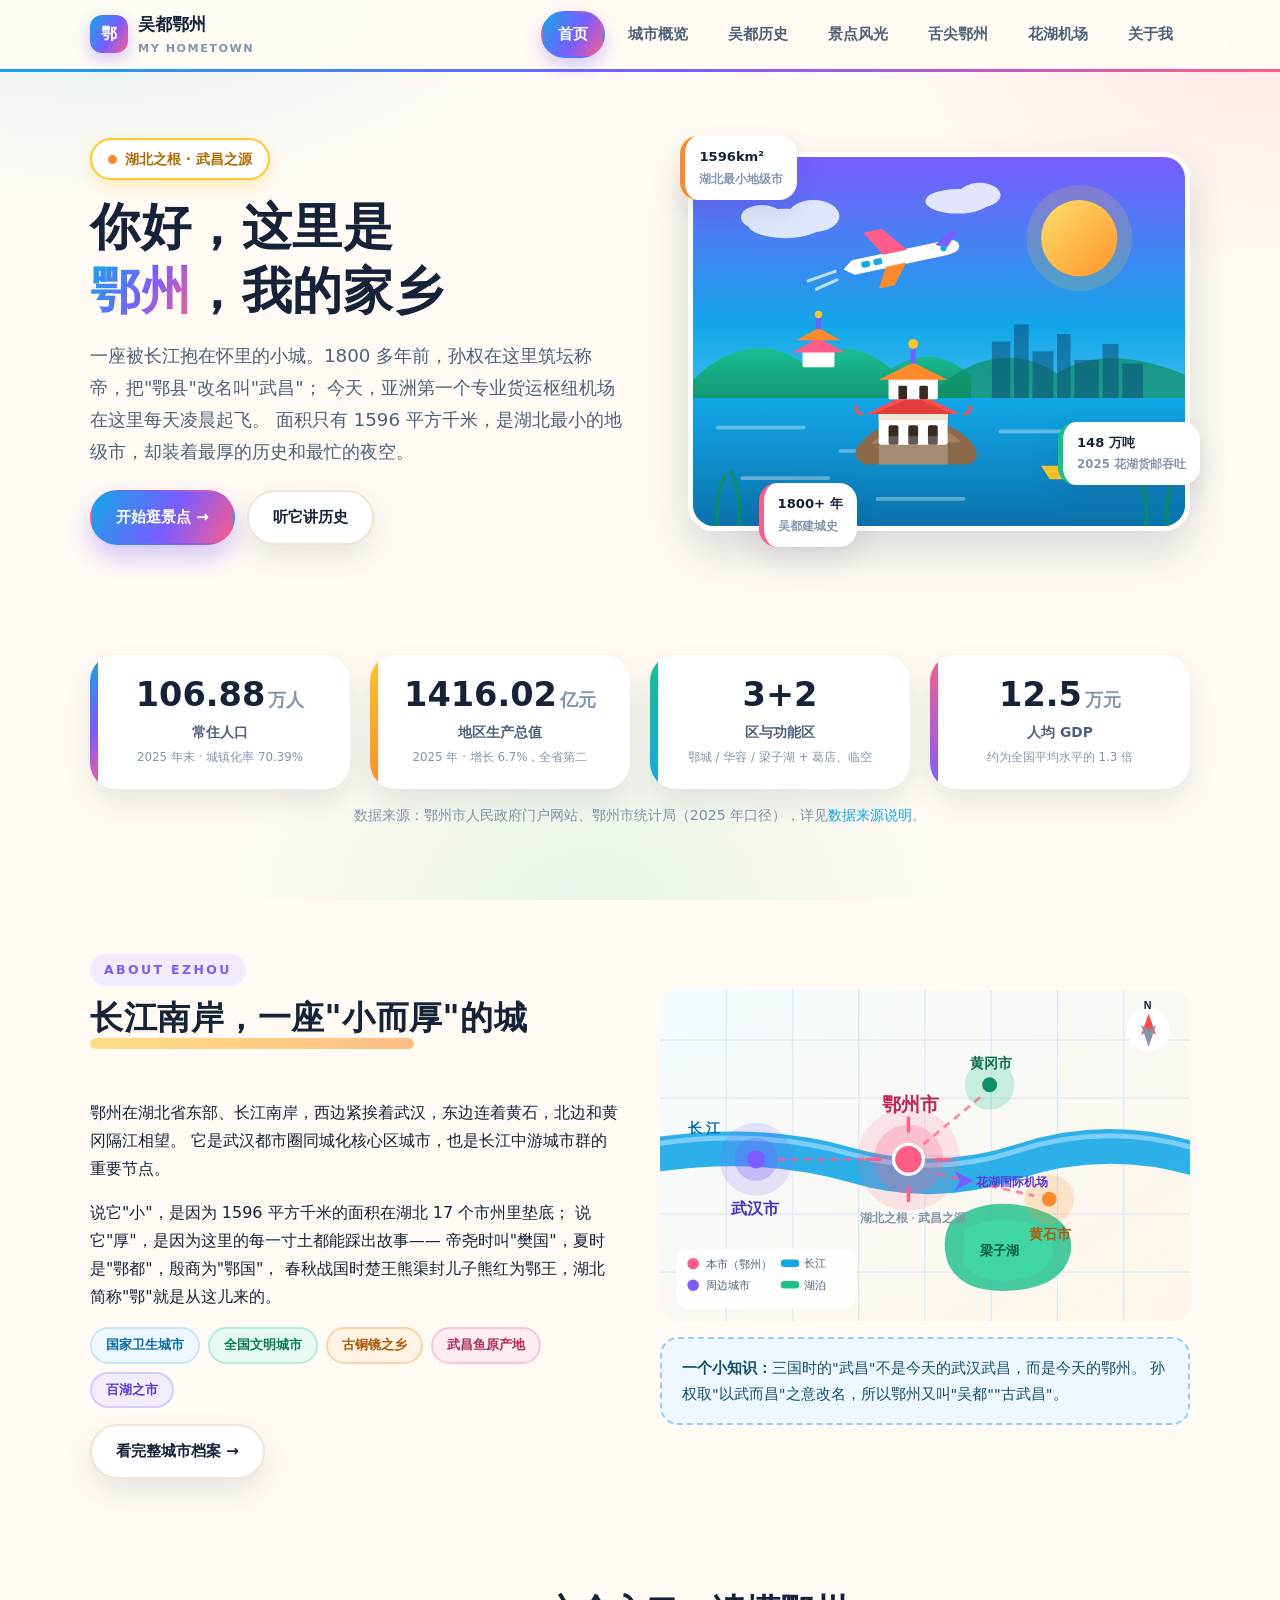
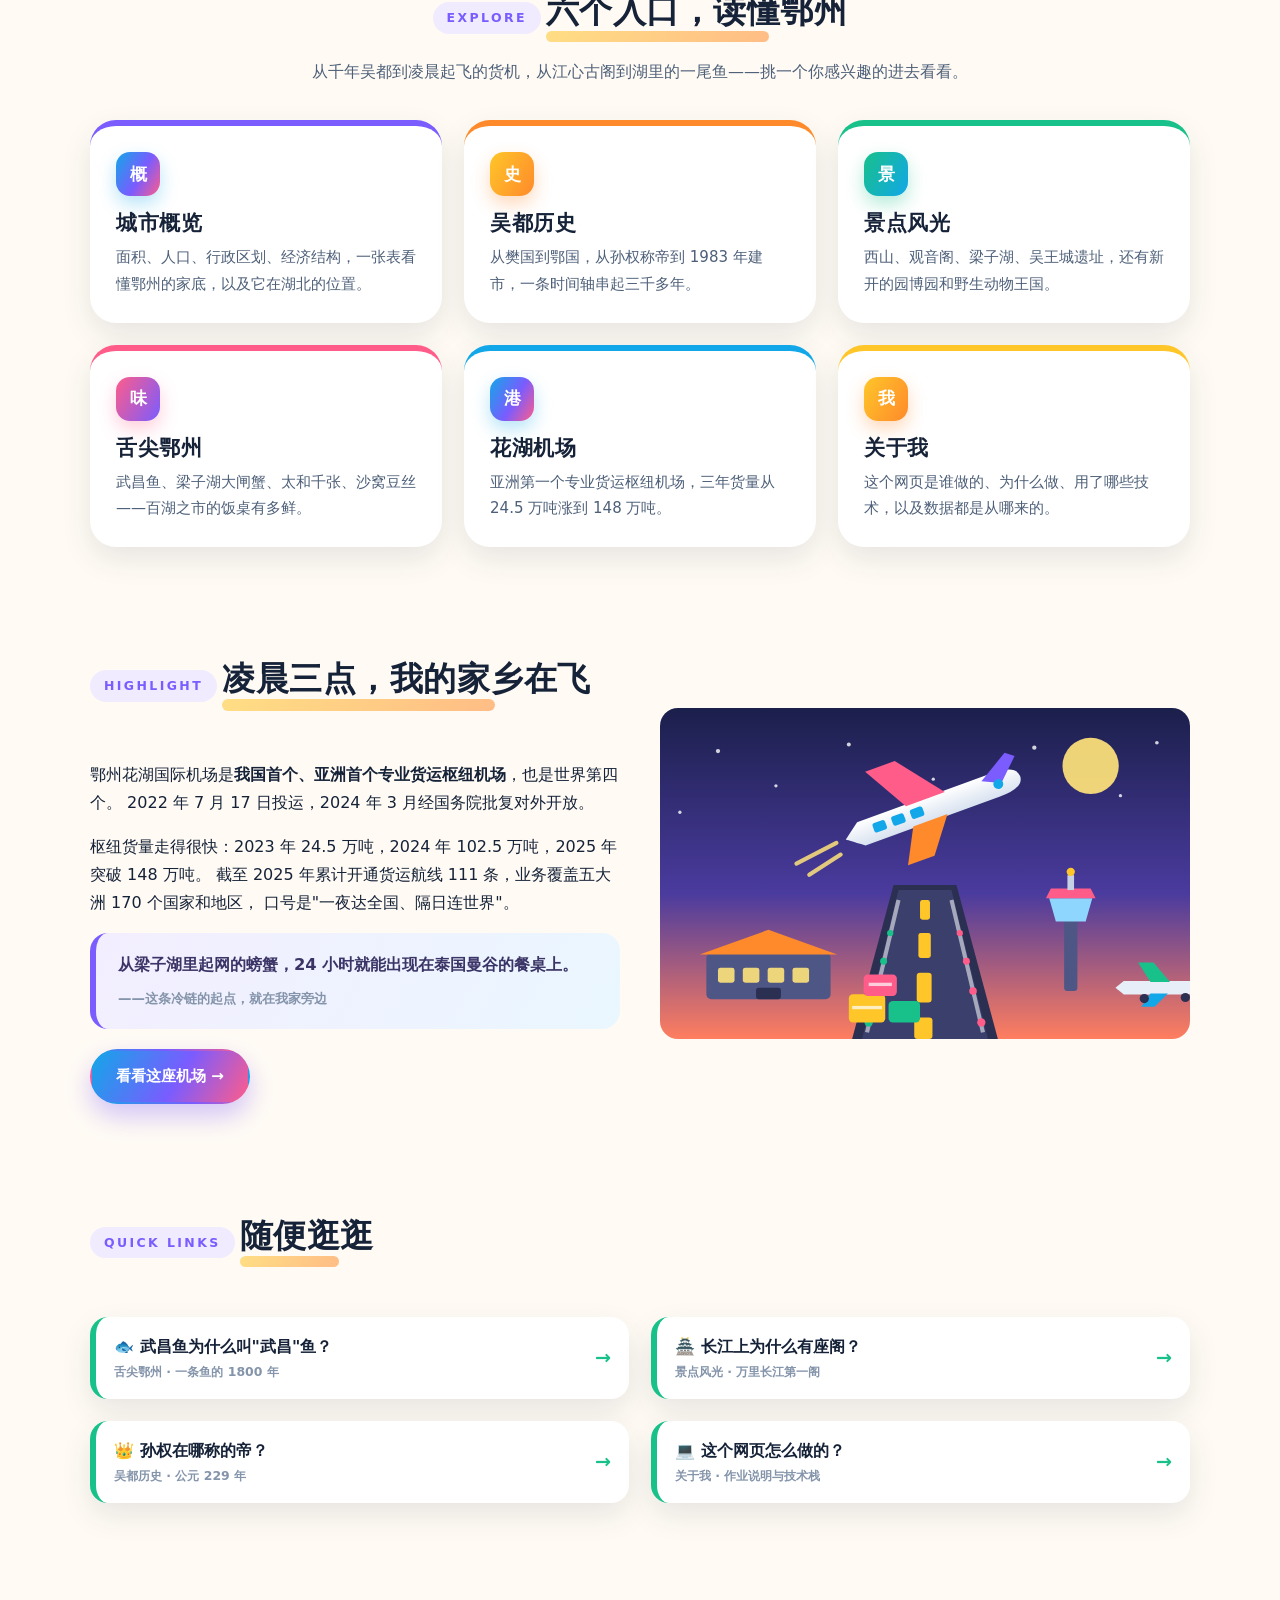
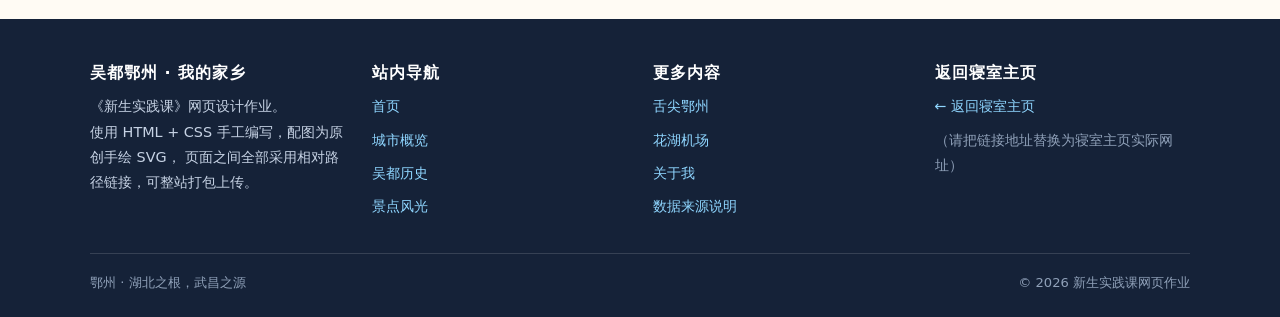
==== index.html @ 7d14874b "inita" ====
<!DOCTYPE html>
<html lang="zh-CN">
<head>
<meta charset="UTF-8">
<meta name="viewport" content="width=device-width, initial-scale=1">
<meta name="description" content="吴都鄂州——我的家乡。湖北之根、武昌之源，孙权称帝之地，武昌鱼故乡，亚洲首个专业货运枢纽花湖国际机场所在地。">
<meta name="author" content="新生实践课网页作业">
<title>吴都鄂州 · 我的家乡 | 个人主页</title>
<link rel="stylesheet" href="web/css/style.css">
</head>
<body>

<!-- SECTION: nav -->
<header class="nav">
  <div class="nav-in">
    <a class="brand" href="index.html">
      <span class="brand-mark">鄂</span>
      <span class="brand-txt">吴都鄂州<span class="brand-sub">MY HOMETOWN</span></span>
    </a>
    <nav class="menu">
      <a href="index.html" class="on">首页</a>
      <a href="web/overview.html">城市概览</a>
      <a href="web/history.html">吴都历史</a>
      <a href="web/scenery.html">景点风光</a>
      <a href="web/food.html">舌尖鄂州</a>
      <a href="web/airport.html">花湖机场</a>
      <a href="web/about.html">关于我</a>
    </nav>
  </div>
</header>

<main>

<!-- SECTION: hero -->
<section class="hero">
  <div class="wrap hero-grid">
    <div>
      <span class="hero-badge"><i></i>湖北之根 · 武昌之源</span>
      <h1>你好，这里是<br><span class="hl">鄂州</span>，我的家乡</h1>
      <p class="hero-lead">
        一座被长江抱在怀里的小城。1800 多年前，孙权在这里筑坛称帝，把"鄂县"改名叫"武昌"；
        今天，亚洲第一个专业货运枢纽机场在这里每天凌晨起飞。
        面积只有 1596 平方千米，是湖北最小的地级市，却装着最厚的历史和最忙的夜空。
      </p>
      <div class="hero-cta">
        <a class="btn btn-main" href="web/scenery.html">开始逛景点 →</a>
        <a class="btn btn-ghost" href="web/history.html">听它讲历史</a>
      </div>
    </div>
    <div class="hero-art">
      <div class="frame">
        <img src="image/hero.svg" alt="鄂州主视觉：长江之上的观音阁与起飞的花湖机场货机">
      </div>
      <div class="float f1"><div>1596<em style="font-style:normal">km²</em><span>湖北最小地级市</span></div></div>
      <div class="float f2"><div>148 万吨<span>2025 花湖货邮吞吐</span></div></div>
      <div class="float f3"><div>1800+ 年<span>吴都建城史</span></div></div>
    </div>
  </div>
</section>

<!-- SECTION: stats -->
<section class="blk">
  <div class="wrap">
    <div class="stats">
      <div class="stat">
        <b>106.88<em>万人</em></b>
        <span>常住人口</span>
        <i>2025 年末 · 城镇化率 70.39%</i>
      </div>
      <div class="stat">
        <b>1416.02<em>亿元</em></b>
        <span>地区生产总值</span>
        <i>2025 年 · 增长 6.7%，全省第二</i>
      </div>
      <div class="stat">
        <b>3+2</b>
        <span>区与功能区</span>
        <i>鄂城 / 华容 / 梁子湖 + 葛店、临空</i>
      </div>
      <div class="stat">
        <b>12.5<em>万元</em></b>
        <span>人均 GDP</span>
        <i>约为全国平均水平的 1.3 倍</i>
      </div>
    </div>
    <p class="small center" style="margin-top:14px">数据来源：鄂州市人民政府门户网站、鄂州市统计局（2025 年口径），详见<a href="web/about.html#source">数据来源说明</a>。</p>
  </div>
</section>

<!-- SECTION: intro -->
<section class="blk">
  <div class="wrap split">
    <div>
      <div class="blk-head">
        <span class="kicker">ABOUT EZHOU</span>
        <h2 class="tt">长江南岸，一座"小而厚"的城</h2>
      </div>
      <p>
        鄂州在湖北省东部、长江南岸，西边紧挨着武汉，东边连着黄石，北边和黄冈隔江相望。
        它是武汉都市圈同城化核心区城市，也是长江中游城市群的重要节点。
      </p>
      <p>
        说它"小"，是因为 1596 平方千米的面积在湖北 17 个市州里垫底；
        说它"厚"，是因为这里的每一寸土都能踩出故事——
        帝尧时叫"樊国"，夏时是"鄂都"，殷商为"鄂国"，
        春秋战国时楚王熊渠封儿子熊红为鄂王，湖北简称"鄂"就是从这儿来的。
      </p>
      <ul class="tags">
        <li><span class="tag">国家卫生城市</span></li>
        <li><span class="tag g">全国文明城市</span></li>
        <li><span class="tag o">古铜镜之乡</span></li>
        <li><span class="tag p">武昌鱼原产地</span></li>
        <li><span class="tag v">百湖之市</span></li>
      </ul>
      <a class="btn btn-ghost" href="web/overview.html">看完整城市档案 →</a>
    </div>
    <div>
      <div class="card-art"><img src="image/map-ezhou.svg" alt="鄂州在湖北的区位示意图：西接武汉，东连黄石，北与黄冈隔江相望"></div>
      <div class="note tip">
        <strong>一个小知识：</strong>三国时的"武昌"不是今天的武汉武昌，而是今天的鄂州。
        孙权取"以武而昌"之意改名，所以鄂州又叫"吴都""古武昌"。
      </div>
    </div>
  </div>
</section>

<!-- SECTION: cards -->
<section class="blk">
  <div class="wrap">
    <div class="blk-head center">
      <span class="kicker">EXPLORE</span>
      <h2 class="tt">六个入口，读懂鄂州</h2>
      <p style="margin:0 auto">从千年吴都到凌晨起飞的货机，从江心古阁到湖里的一尾鱼——挑一个你感兴趣的进去看看。</p>
    </div>
    <div class="grid g3">
      <a class="card t-purple" href="web/overview.html" style="color:inherit">
        <div class="dot">概</div>
        <h3>城市概览</h3>
        <p>面积、人口、行政区划、经济结构，一张表看懂鄂州的家底，以及它在湖北的位置。</p>
      </a>
      <a class="card t-orange" href="web/history.html" style="color:inherit">
        <div class="dot o">史</div>
        <h3>吴都历史</h3>
        <p>从樊国到鄂国，从孙权称帝到 1983 年建市，一条时间轴串起三千多年。</p>
      </a>
      <a class="card t-green" href="web/scenery.html" style="color:inherit">
        <div class="dot g">景</div>
        <h3>景点风光</h3>
        <p>西山、观音阁、梁子湖、吴王城遗址，还有新开的园博园和野生动物王国。</p>
      </a>
      <a class="card t-pink" href="web/food.html" style="color:inherit">
        <div class="dot p">味</div>
        <h3>舌尖鄂州</h3>
        <p>武昌鱼、梁子湖大闸蟹、太和千张、沙窝豆丝——百湖之市的饭桌有多鲜。</p>
      </a>
      <a class="card t-blue" href="web/airport.html" style="color:inherit">
        <div class="dot">港</div>
        <h3>花湖机场</h3>
        <p>亚洲第一个专业货运枢纽机场，三年货量从 24.5 万吨涨到 148 万吨。</p>
      </a>
      <a class="card t-yellow" href="web/about.html" style="color:inherit">
        <div class="dot o">我</div>
        <h3>关于我</h3>
        <p>这个网页是谁做的、为什么做、用了哪些技术，以及数据都是从哪来的。</p>
      </a>
    </div>
  </div>
</section>

<!-- SECTION: highlight -->
<section class="blk">
  <div class="wrap split rev">
    <div>
      <div class="card-art"><img src="image/huahu-airport.svg" alt="鄂州花湖国际机场：跑道上起飞的货机与工字形转运中心"></div>
    </div>
    <div>
      <div class="blk-head">
        <span class="kicker">HIGHLIGHT</span>
        <h2 class="tt">凌晨三点，我的家乡在飞</h2>
      </div>
      <p>
        鄂州花湖国际机场是<strong>我国首个、亚洲首个专业货运枢纽机场</strong>，也是世界第四个。
        2022 年 7 月 17 日投运，2024 年 3 月经国务院批复对外开放。
      </p>
      <p>
        枢纽货量走得很快：2023 年 24.5 万吨，2024 年 102.5 万吨，2025 年突破 148 万吨。
        截至 2025 年累计开通货运航线 111 条，业务覆盖五大洲 170 个国家和地区，
        口号是"一夜达全国、隔日连世界"。
      </p>
      <blockquote>
        从梁子湖里起网的螃蟹，24 小时就能出现在泰国曼谷的餐桌上。
        <cite>——这条冷链的起点，就在我家旁边</cite>
      </blockquote>
      <a class="btn btn-main" href="web/airport.html">看看这座机场 →</a>
    </div>
  </div>
</section>

<!-- SECTION: quick links -->
<section class="blk">
  <div class="wrap">
    <div class="blk-head">
      <span class="kicker">QUICK LINKS</span>
      <h2 class="tt">随便逛逛</h2>
    </div>
    <div class="grid g2">
      <a class="link-card" href="web/food.html"><div>🐟 武昌鱼为什么叫"武昌"鱼？<small>舌尖鄂州 · 一条鱼的 1800 年</small></div><span class="ar">→</span></a>
      <a class="link-card" href="web/scenery.html"><div>🏯 长江上为什么有座阁？<small>景点风光 · 万里长江第一阁</small></div><span class="ar">→</span></a>
      <a class="link-card" href="web/history.html"><div>👑 孙权在哪称的帝？<small>吴都历史 · 公元 229 年</small></div><span class="ar">→</span></a>
      <a class="link-card" href="web/about.html"><div>💻 这个网页怎么做的？<small>关于我 · 作业说明与技术栈</small></div><span class="ar">→</span></a>
    </div>
  </div>
</section>

</main>

<!-- SECTION: footer -->
<footer class="foot">
  <div class="wrap">
    <div class="foot-grid">
      <div>
        <h4>吴都鄂州 · 我的家乡</h4>
        <p style="font-size:.9rem;margin:0">
          《新生实践课》网页设计作业。<br>
          使用 HTML + CSS 手工编写，配图为原创手绘 SVG，
          页面之间全部采用相对路径链接，可整站打包上传。
        </p>
      </div>
      <div>
        <h4>站内导航</h4>
        <ul>
          <li><a href="index.html">首页</a></li>
          <li><a href="web/overview.html">城市概览</a></li>
          <li><a href="web/history.html">吴都历史</a></li>
          <li><a href="web/scenery.html">景点风光</a></li>
        </ul>
      </div>
      <div>
        <h4>更多内容</h4>
        <ul>
          <li><a href="web/food.html">舌尖鄂州</a></li>
          <li><a href="web/airport.html">花湖机场</a></li>
          <li><a href="web/about.html">关于我</a></li>
          <li><a href="web/about.html#source">数据来源说明</a></li>
        </ul>
      </div>
      <div>
        <h4>返回寝室主页</h4>
        <ul>
          <li>
            <!-- TODO: 把下面的 href 换成老师/班级提供的寝室主页实际网址 -->
            <a href="#" rel="external">← 返回寝室主页</a>
          </li>
          <li class="small" style="color:#8FA0B8">（请把链接地址替换为寝室主页实际网址）</li>
        </ul>
      </div>
    </div>
    <div class="foot-bottom">
      <span>鄂州 · 湖北之根，武昌之源</span>
      <span id="copy-year">© 2026 新生实践课网页作业</span>
    </div>
  </div>
</footer>

<script>
/* SECTION: script —— 仅做年份自动更新，无外部依赖 */
(function () {
  var el = document.getElementById('copy-year');
  if (el) { el.textContent = '© ' + new Date().getFullYear() + ' 新生实践课网页作业'; }
})();
</script>

</body>
</html>
---- web/css/style.css ----
/* ============================================================
   吴都鄂州 · 个人主页工程 共享样式表
   风格：活泼多彩（高饱和撞色 + 圆角卡片 + 渐变装饰）
   SECTION: tokens  —— 颜色 / 字号 / 圆角等设计变量
   SECTION: base    —— 全局重置与排版
   SECTION: nav     —— 顶部导航
   SECTION: hero    —— 首屏
   SECTION: layout  —— 通用区块与栅格
   SECTION: cards   —— 卡片体系
   SECTION: comp    —— 数据条 / 时间轴 / 表格 / 标签
   SECTION: footer  —— 页脚
   SECTION: rwd     —— 响应式
   ============================================================ */

/* SECTION: tokens */
:root{
  --c-blue:#12A7E8;      /* 长江水蓝 */
  --c-green:#18C08A;     /* 梁子湖绿 */
  --c-orange:#FF8A2B;    /* 吴都金橙 */
  --c-pink:#FF5C8A;      /* 樱花粉 */
  --c-purple:#7A5CFF;    /* 航空紫 */
  --c-yellow:#FFC629;    /* 豆丝黄 */
  --c-red:#FF4D4D;

  --ink:#152238;         /* 主文字 */
  --ink-2:#4E6079;       /* 次文字 */
  --ink-3:#8494AA;       /* 弱文字 */
  --paper:#FFFBF4;       /* 页面底 */
  --white:#FFFFFF;
  --line:#EFE4D6;

  --r-lg:26px;
  --r-md:18px;
  --r-sm:12px;

  --shadow:0 12px 30px rgba(21,34,56,.10);
  --shadow-hover:0 20px 44px rgba(21,34,56,.16);

  --wrap:1160px;

  --grad-sky:linear-gradient(120deg,#12A7E8 0%,#7A5CFF 55%,#FF5C8A 100%);
  --grad-sun:linear-gradient(120deg,#FFC629 0%,#FF8A2B 100%);
  --grad-lake:linear-gradient(120deg,#18C08A 0%,#12A7E8 100%);
}

/* SECTION: base */
*,*::before,*::after{box-sizing:border-box;}

html{-webkit-text-size-adjust:100%;}

body{
  margin:0;
  font-family:"PingFang SC","Microsoft YaHei","Hiragino Sans GB","Source Han Sans SC",system-ui,-apple-system,sans-serif;
  font-size:16px;
  line-height:1.75;
  color:var(--ink);
  background:var(--paper);
  /* 活泼底色：极淡的彩色光斑 */
  background-image:
    radial-gradient(760px 420px at 8% -6%,rgba(18,167,232,.13),transparent 62%),
    radial-gradient(680px 400px at 100% 4%,rgba(255,92,138,.12),transparent 60%),
    radial-gradient(600px 380px at 46% 100%,rgba(24,192,138,.10),transparent 62%);
  background-attachment:fixed;
}

img,svg{max-width:100%;height:auto;display:block;}

a{color:var(--c-blue);text-decoration:none;}
a:hover{color:var(--c-pink);}

h1,h2,h3,h4{margin:0 0 .5em;line-height:1.28;font-weight:800;letter-spacing:.5px;}
h1{font-size:clamp(1.9rem,5.2vw,3.1rem);}
h2{font-size:clamp(1.45rem,3.6vw,2.05rem);}
h3{font-size:clamp(1.08rem,2.4vw,1.3rem);}
p{margin:0 0 1em;}
ul,ol{margin:0 0 1em;padding-left:1.4em;}
li{margin-bottom:.4em;}

.wrap{
  width:100%;
  max-width:var(--wrap);
  margin:0 auto;
  padding:0 clamp(16px,4vw,30px);
  min-width:0;
}

.muted{color:var(--ink-2);}
.small{font-size:.88rem;color:var(--ink-3);}
.center{text-align:center;}

/* 彩色下划线标题 */
.tt{display:inline-block;position:relative;padding-bottom:.28em;}
.tt::after{
  content:"";position:absolute;left:0;bottom:0;
  width:74%;height:.34em;border-radius:99px;
  background:var(--grad-sun);opacity:.55;z-index:-1;
}

/* SECTION: nav */
.nav{
  position:sticky;top:0;z-index:50;
  background:rgba(255,251,244,.92);
  backdrop-filter:saturate(160%) blur(10px);
  border-bottom:3px solid transparent;
  border-image:var(--grad-sky) 1;
}
.nav-in{
  display:flex;align-items:center;gap:14px;flex-wrap:wrap;
  max-width:var(--wrap);margin:0 auto;
  padding:10px clamp(16px,4vw,30px);
  min-width:0;
}
.brand{display:flex;align-items:center;gap:10px;font-weight:800;font-size:1.05rem;color:var(--ink);min-width:0;}
.brand:hover{color:var(--ink);}
.brand-mark{
  flex:0 0 auto;width:38px;height:38px;border-radius:12px;
  background:var(--grad-sky);color:#fff;
  display:grid;place-items:center;font-size:1rem;font-weight:900;
  box-shadow:0 6px 16px rgba(122,92,255,.32);
}
.brand-txt{min-width:0;}
.brand-sub{display:block;font-size:.7rem;font-weight:600;color:var(--ink-3);letter-spacing:1.5px;}

.menu{display:flex;flex-wrap:wrap;gap:6px;margin-left:auto;min-width:0;}
.menu a{
  padding:8px 15px;border-radius:99px;font-size:.93rem;font-weight:700;
  color:var(--ink-2);border:2px solid transparent;transition:.2s;
  white-space:nowrap;
}
.menu a:hover{background:#fff;color:var(--c-purple);border-color:#E7DEFF;transform:translateY(-2px);}
.menu a.on{background:var(--grad-sky);color:#fff;box-shadow:0 8px 18px rgba(122,92,255,.30);}

/* SECTION: hero */
.hero{position:relative;padding:clamp(34px,6vw,66px) 0 clamp(30px,5vw,54px);overflow:hidden;}
.hero-grid{display:grid;grid-template-columns:minmax(0,1.05fr) minmax(0,.95fr);gap:clamp(20px,4vw,44px);align-items:center;}
.hero-badge{
  display:inline-flex;align-items:center;gap:8px;
  padding:7px 16px;border-radius:99px;background:#fff;
  border:2px solid var(--c-yellow);
  font-weight:800;font-size:.86rem;color:#B26A00;
  box-shadow:0 6px 16px rgba(255,198,41,.28);margin-bottom:16px;
}
.hero-badge i{width:9px;height:9px;border-radius:50%;background:var(--c-orange);animation:pulse 1.8s infinite;}
@keyframes pulse{0%,100%{transform:scale(1);opacity:1}50%{transform:scale(1.5);opacity:.5}}

.hero h1{margin-bottom:.35em;}
.hero .hl{
  background:var(--grad-sky);-webkit-background-clip:text;background-clip:text;color:transparent;
}
.hero-lead{font-size:clamp(1rem,2.2vw,1.14rem);color:var(--ink-2);max-width:46ch;}

.hero-cta{display:flex;flex-wrap:wrap;gap:12px;margin-top:22px;}
.btn{
  display:inline-flex;align-items:center;gap:8px;
  padding:12px 24px;border-radius:99px;font-weight:800;font-size:.95rem;
  border:2px solid transparent;transition:.22s;min-height:44px;
}
.btn-main{background:var(--grad-sky);color:#fff;box-shadow:0 12px 26px rgba(122,92,255,.34);}
.btn-main:hover{transform:translateY(-3px);box-shadow:0 18px 34px rgba(122,92,255,.42);color:#fff;}
.btn-ghost{background:#fff;color:var(--ink);border-color:var(--line);box-shadow:var(--shadow);}
.btn-ghost:hover{transform:translateY(-3px);border-color:var(--c-green);color:var(--c-green);}

.hero-art{position:relative;}
.hero-art .frame{
  border-radius:var(--r-lg);overflow:hidden;
  box-shadow:var(--shadow-hover);
  border:5px solid #fff;background:#fff;
}
.hero-art img{width:100%;height:auto;aspect-ratio:4/3;object-fit:cover;}

/* 漂浮小卡片 */
.float{
  position:absolute;background:#fff;border-radius:var(--r-md);
  padding:10px 14px;box-shadow:var(--shadow);
  font-size:.82rem;font-weight:800;display:flex;align-items:center;gap:8px;
  border-left:5px solid var(--c-blue);animation:floaty 5s ease-in-out infinite;
}
.float span{color:var(--ink-3);font-weight:600;font-size:.74rem;display:block;}
@keyframes floaty{0%,100%{transform:translateY(0)}50%{transform:translateY(-11px)}}
.f1{top:-16px;left:-8px;border-color:var(--c-orange);animation-delay:.2s;}
.f2{bottom:12%;right:-10px;border-color:var(--c-green);animation-delay:1.4s;}
.f3{bottom:-16px;left:14%;border-color:var(--c-pink);animation-delay:2.4s;}

/* SECTION: layout */
section.blk{padding:clamp(30px,5vw,56px) 0;}
.blk-head{margin-bottom:clamp(20px,3.4vw,34px);}
.blk-head .kicker{
  display:inline-block;font-size:.78rem;font-weight:900;letter-spacing:2.4px;
  color:var(--c-purple);background:#F0EBFF;border-radius:99px;padding:5px 14px;margin-bottom:12px;
}
.blk-head p{color:var(--ink-2);max-width:68ch;margin-bottom:0;}

.grid{display:grid;gap:clamp(14px,2.2vw,22px);}
.g2{grid-template-columns:repeat(2,minmax(0,1fr));}
.g3{grid-template-columns:repeat(3,minmax(0,1fr));}
.g4{grid-template-columns:repeat(4,minmax(0,1fr));}
.grid > *{min-width:0;}

.split{display:grid;grid-template-columns:minmax(0,1fr) minmax(0,1fr);gap:clamp(18px,3.4vw,40px);align-items:center;}
.split.rev > :first-child{order:2;}

/* SECTION: cards */
.card{
  background:#fff;border-radius:var(--r-lg);padding:clamp(18px,2.6vw,26px);
  box-shadow:var(--shadow);border-top:6px solid var(--c-blue);
  transition:.25s;min-width:0;
}
.card:hover{transform:translateY(-6px);box-shadow:var(--shadow-hover);}
.card.t-orange{border-color:var(--c-orange);}
.card.t-green{border-color:var(--c-green);}
.card.t-pink{border-color:var(--c-pink);}
.card.t-purple{border-color:var(--c-purple);}
.card.t-yellow{border-color:var(--c-yellow);}
.card.t-blue{border-color:var(--c-blue);}
.card h3{margin-bottom:.35em;}
.card p{color:var(--ink-2);font-size:.94rem;margin-bottom:0;}

.card-art{border-radius:var(--r-md);overflow:hidden;margin-bottom:16px;background:#F6F1E9;}
.card-art img{width:100%;aspect-ratio:16/10;object-fit:cover;}

/* 带编号的圆点 */
.dot{
  width:44px;height:44px;border-radius:14px;flex:0 0 auto;
  display:grid;place-items:center;font-weight:900;font-size:1.05rem;color:#fff;
  background:var(--grad-sky);margin-bottom:14px;
  box-shadow:0 8px 18px rgba(18,167,232,.3);
}
.dot.o{background:var(--grad-sun);box-shadow:0 8px 18px rgba(255,138,43,.32);}
.dot.g{background:var(--grad-lake);box-shadow:0 8px 18px rgba(24,192,138,.32);}
.dot.p{background:linear-gradient(120deg,#FF5C8A,#7A5CFF);box-shadow:0 8px 18px rgba(255,92,138,.3);}

/* 链接卡（带箭头） */
.link-card{
  display:flex;align-items:center;gap:14px;
  background:#fff;border-radius:var(--r-md);padding:16px 18px;
  box-shadow:var(--shadow);border-left:6px solid var(--c-green);
  color:var(--ink);font-weight:800;transition:.22s;min-width:0;
}
.link-card:hover{transform:translateX(6px);color:var(--c-green);box-shadow:var(--shadow-hover);}
.link-card .ar{margin-left:auto;font-size:1.2rem;color:var(--c-green);flex:0 0 auto;}
.link-card small{display:block;font-weight:600;color:var(--ink-3);font-size:.78rem;}

/* 引用 / 提示条 */
.note{
  border-radius:var(--r-md);padding:16px 20px;margin:0 0 18px;
  background:#FFF7E8;border:2px dashed #F3C96B;color:#7A5300;font-size:.92rem;
}
.note strong{color:#8A4B00;}
.tip{background:#EEF7FF;border-color:#9ACDF5;color:#12506F;}
.tip strong{color:#0C4A68;}

blockquote{
  margin:0 0 20px;padding:18px 22px;border-radius:var(--r-md);
  background:linear-gradient(120deg,#F3EEFF,#EAF7FF);
  border-left:6px solid var(--c-purple);
  font-size:1.02rem;color:#3B3466;font-weight:600;
}
blockquote cite{display:block;margin-top:8px;font-size:.84rem;color:var(--ink-3);font-style:normal;font-weight:600;}

/* SECTION: comp */
/* 数据条 */
.stats{display:grid;grid-template-columns:repeat(4,minmax(0,1fr));gap:clamp(12px,2vw,20px);}
.stat{
  background:#fff;border-radius:var(--r-lg);padding:22px 18px;text-align:center;
  box-shadow:var(--shadow);position:relative;overflow:hidden;min-width:0;
}
.stat::before{
  content:"";position:absolute;inset:0 auto 0 0;width:8px;
  background:var(--grad-sky);
}
.stat:nth-child(2)::before{background:var(--grad-sun);}
.stat:nth-child(3)::before{background:var(--grad-lake);}
.stat:nth-child(4)::before{background:linear-gradient(180deg,#FF5C8A,#7A5CFF);}
.stat b{display:block;font-size:clamp(1.5rem,4vw,2.1rem);font-weight:900;color:var(--ink);line-height:1.1;}
.stat b em{font-style:normal;font-size:.55em;color:var(--ink-3);margin-left:3px;}
.stat span{display:block;margin-top:6px;font-size:.86rem;color:var(--ink-2);font-weight:700;}
.stat i{display:block;font-style:normal;font-size:.74rem;color:var(--ink-3);margin-top:3px;}

/* 时间轴 */
.timeline{position:relative;padding-left:34px;margin:0;list-style:none;}
.timeline::before{
  content:"";position:absolute;left:11px;top:6px;bottom:6px;width:4px;border-radius:99px;
  background:linear-gradient(180deg,var(--c-blue),var(--c-green),var(--c-orange),var(--c-pink));
}
.timeline li{position:relative;padding-bottom:22px;margin:0;}
.timeline li::before{
  content:"";position:absolute;left:-30px;top:7px;width:16px;height:16px;border-radius:50%;
  background:#fff;border:4px solid var(--c-blue);
}
.timeline li:nth-child(2)::before{border-color:var(--c-green);}
.timeline li:nth-child(3)::before{border-color:var(--c-orange);}
.timeline li:nth-child(4)::before{border-color:var(--c-pink);}
.timeline li:nth-child(5)::before{border-color:var(--c-purple);}
.timeline li:nth-child(6)::before{border-color:var(--c-yellow);}
.timeline .yr{font-weight:900;color:var(--c-purple);font-size:1.02rem;}
.timeline p{margin:.15em 0 0;color:var(--ink-2);font-size:.93rem;}

/* 表格 */
.tbl-wrap{overflow-x:auto;border-radius:var(--r-md);box-shadow:var(--shadow);background:#fff;}
table{border-collapse:collapse;width:100%;min-width:520px;font-size:.92rem;}
caption{caption-side:top;text-align:left;padding:14px 18px;font-weight:800;color:var(--ink);}
th,td{padding:12px 16px;text-align:left;border-bottom:1px solid var(--line);vertical-align:top;}
thead th{background:var(--grad-sky);color:#fff;font-weight:800;white-space:nowrap;}
tbody tr:nth-child(even){background:#FCF8F1;}
tbody tr:hover{background:#FFF3E2;}
td b{color:var(--c-orange);}

/* 标签 */
.tags{display:flex;flex-wrap:wrap;gap:8px;margin:0 0 16px;padding:0;list-style:none;}
.tags li{margin:0;}
.tag{
  display:inline-block;padding:5px 14px;border-radius:99px;font-size:.8rem;font-weight:800;
  background:#EEF7FF;color:#0C6FA8;border:2px solid #C9E7FA;
}
.tag.o{background:#FFF3E4;color:#A85A08;border-color:#FBD3A6;}
.tag.g{background:#E7FBF2;color:#0A7A54;border-color:#B6EEDA;}
.tag.p{background:#FDECF2;color:#B02A55;border-color:#F9C6D7;}
.tag.v{background:#F1EDFF;color:#5638D8;border-color:#D6CBFF;}
.tag.y{background:#FFF8DF;color:#8A6100;border-color:#F5E0A0;}

/* 分页导航（上一页 / 下一页） */
.pager{
  display:flex;flex-wrap:wrap;gap:12px;justify-content:space-between;
  margin-top:clamp(28px,4vw,44px);padding-top:24px;border-top:2px dashed var(--line);
}
.pager a{
  flex:1 1 220px;min-width:0;
  background:#fff;border-radius:var(--r-md);padding:14px 18px;
  box-shadow:var(--shadow);color:var(--ink);font-weight:800;transition:.22s;
}
.pager a:hover{transform:translateY(-4px);color:var(--c-purple);box-shadow:var(--shadow-hover);}
.pager a span{display:block;font-size:.76rem;color:var(--ink-3);font-weight:600;margin-bottom:2px;}
.pager .next{text-align:right;}

/* 页面小标题条（子页顶部） */
.page-head{
  position:relative;overflow:hidden;
  padding:clamp(30px,5.4vw,56px) 0;
  background:var(--grad-sky);color:#fff;
}
.page-head.sun{background:var(--grad-sun);}
.page-head.lake{background:var(--grad-lake);}
.page-head.berry{background:linear-gradient(120deg,#FF5C8A 0%,#7A5CFF 100%);}
.page-head::after{
  content:"";position:absolute;right:-60px;bottom:-70px;width:280px;height:280px;
  border-radius:50%;background:rgba(255,255,255,.14);
}
.page-head::before{
  content:"";position:absolute;left:8%;top:-90px;width:200px;height:200px;
  border-radius:50%;background:rgba(255,255,255,.10);
}
.page-head .wrap{position:relative;z-index:2;}
.page-head h1{margin-bottom:.3em;}
.page-head p{margin:0;color:rgba(255,255,255,.94);max-width:64ch;}
.crumb{font-size:.82rem;font-weight:700;opacity:.92;margin-bottom:10px;}
.crumb a{color:#fff;text-decoration:underline;text-underline-offset:3px;}
.crumb a:hover{color:var(--c-yellow);}

/* SECTION: footer */
.foot{
  margin-top:clamp(34px,5vw,60px);
  background:var(--ink);color:#C6D2E4;padding:clamp(28px,4.6vw,44px) 0 22px;
}
.foot a{color:#8FD6FF;}
.foot a:hover{color:var(--c-yellow);}
.foot-grid{display:grid;grid-template-columns:repeat(auto-fit,minmax(190px,1fr));gap:26px;}
.foot h4{color:#fff;font-size:1rem;margin-bottom:.7em;letter-spacing:1px;}
.foot ul{list-style:none;padding:0;margin:0;}
.foot li{margin-bottom:8px;font-size:.9rem;}
.foot-bottom{
  margin-top:26px;padding-top:18px;border-top:1px solid rgba(255,255,255,.14);
  font-size:.82rem;color:#8FA0B8;display:flex;flex-wrap:wrap;gap:10px;justify-content:space-between;
}

/* SECTION: rwd */
@media (max-width:960px){
  .hero-grid,.split,.split.rev{grid-template-columns:minmax(0,1fr);}
  .split.rev > :first-child{order:0;}
  .g4{grid-template-columns:repeat(2,minmax(0,1fr));}
  .stats{grid-template-columns:repeat(2,minmax(0,1fr));}
  .foot-grid{grid-template-columns:minmax(0,1fr) minmax(0,1fr);}
  .hero-art{order:-1;}
}

@media (max-width:680px){
  .g3,.g2{grid-template-columns:minmax(0,1fr);}
  .menu{margin-left:0;width:100%;}
  .menu a{flex:1 1 auto;text-align:center;padding:9px 10px;font-size:.87rem;}
  .float{display:none;}
  .pager a{flex:1 1 100%;}
  .pager .next{text-align:left;}
}

@media (prefers-reduced-motion:reduce){
  *,*::before,*::after{animation:none!important;transition:none!important;}
}
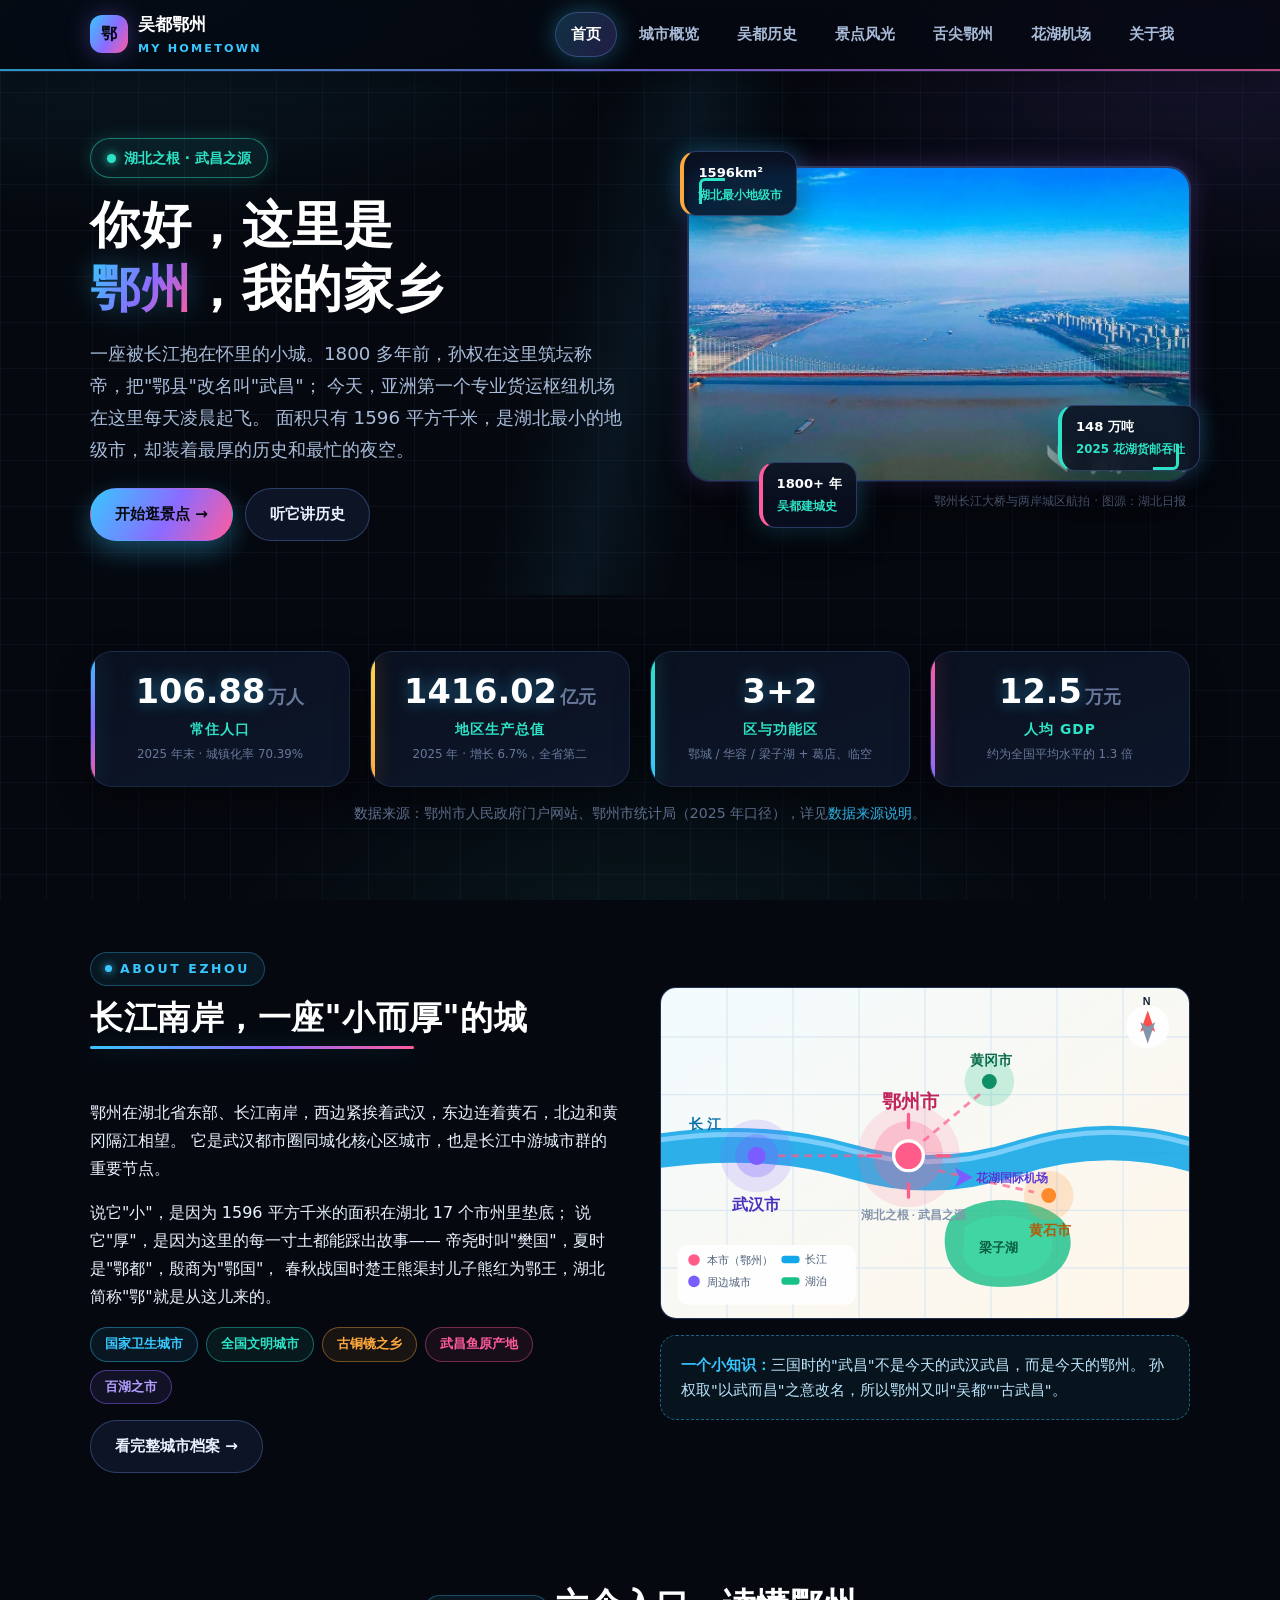
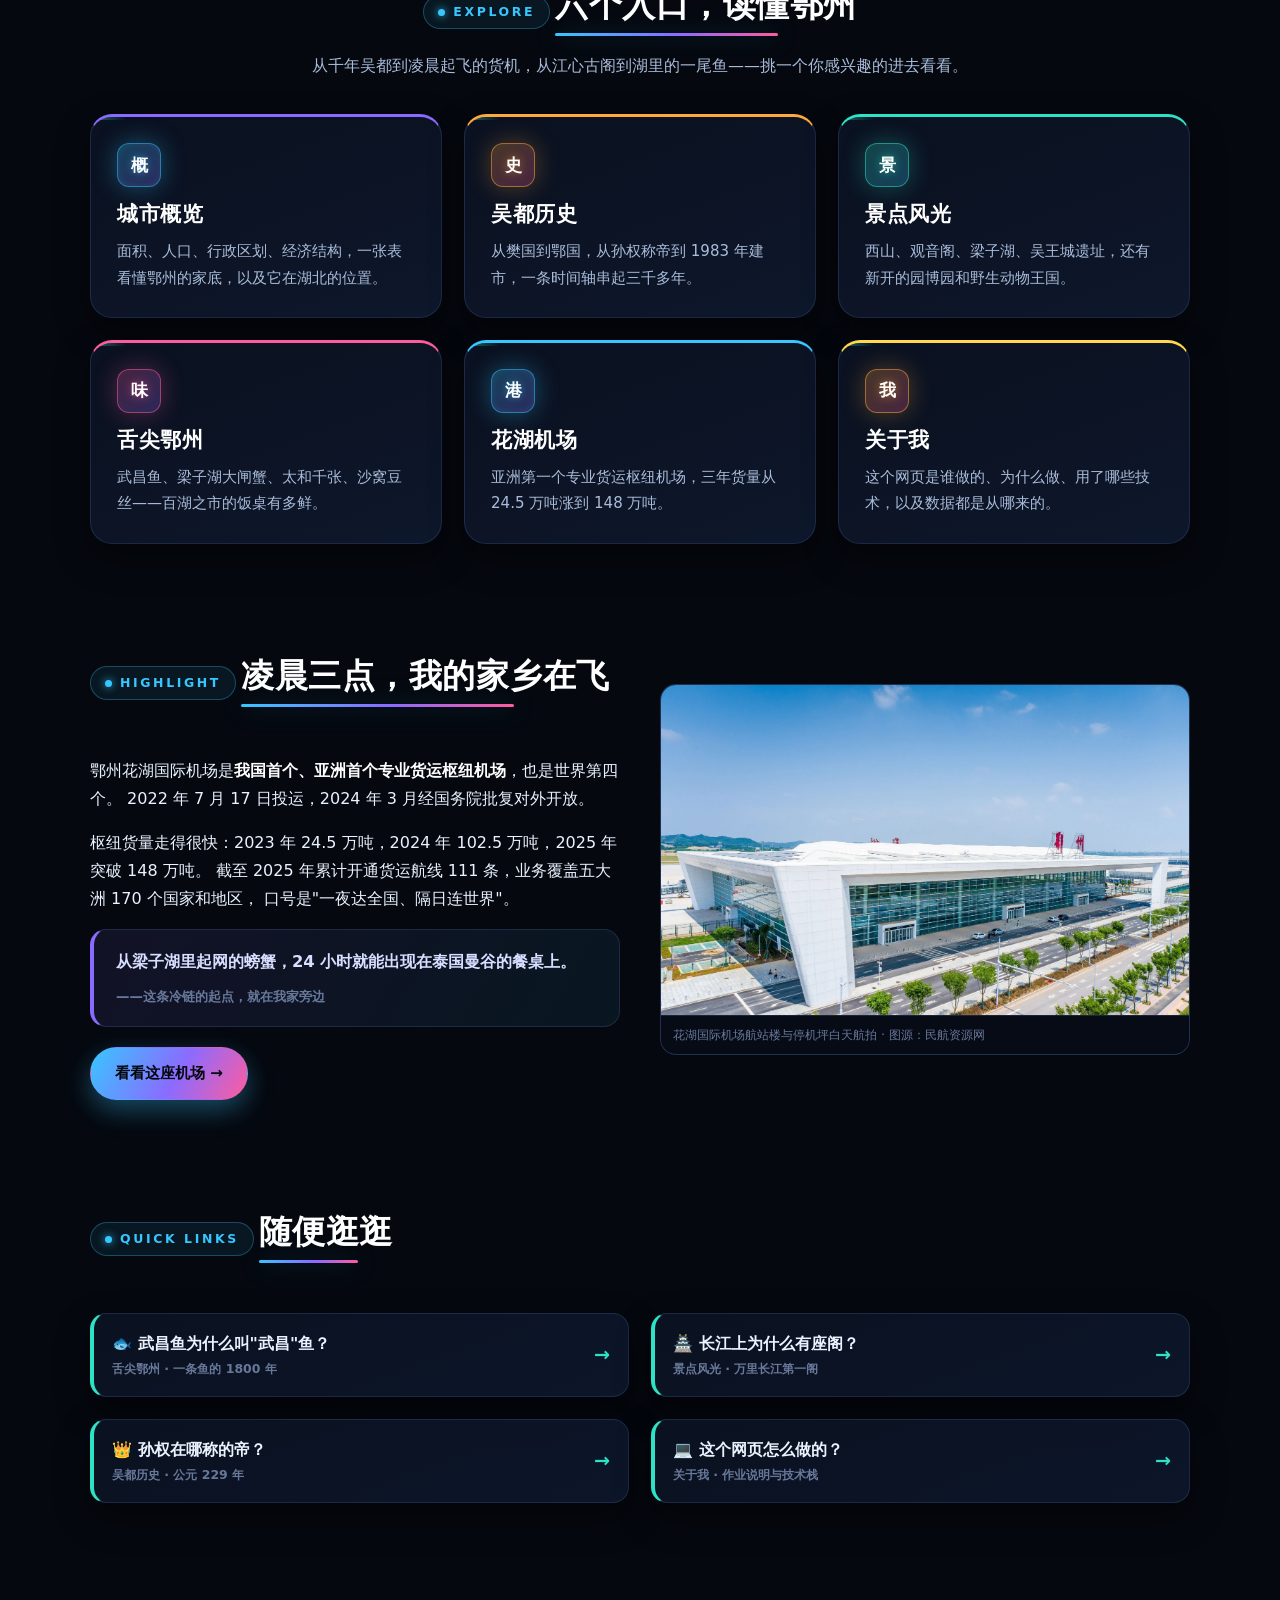
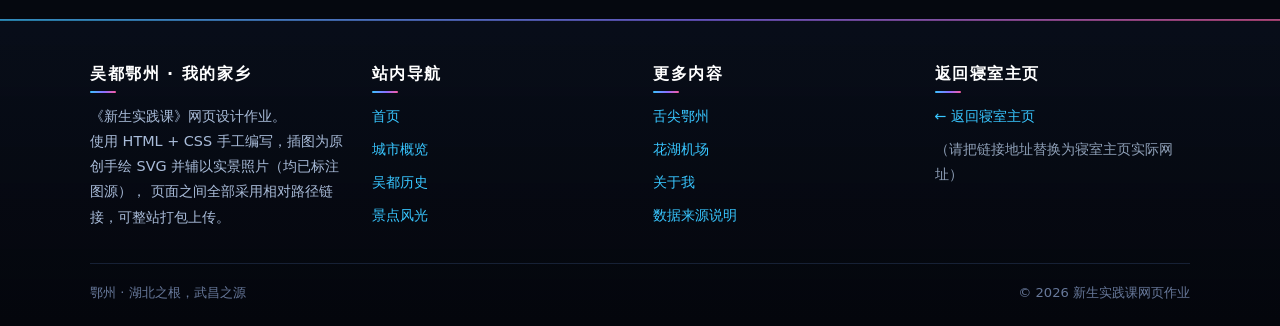
==== commit c589c8aa: "fix1" ====
--- a/index.html
+++ b/index.html
@@ -49,8 +49,9 @@
     </div>
     <div class="hero-art">
       <div class="frame">
-        <img src="image/hero.svg" alt="鄂州主视觉：长江之上的观音阁与起飞的花湖机场货机">
-      </div>
+        <img src="image/photo-city-aerial.jpg" alt="鄂州实景照片：鄂州长江大桥跨江航拍与两岸城区">
+      </div>
+      <p class="art-cap">鄂州长江大桥与两岸城区航拍 · 图源：湖北日报</p>
       <div class="float f1"><div>1596<em style="font-style:normal">km²</em><span>湖北最小地级市</span></div></div>
       <div class="float f2"><div>148 万吨<span>2025 花湖货邮吞吐</span></div></div>
       <div class="float f3"><div>1800+ 年<span>吴都建城史</span></div></div>
@@ -171,7 +172,10 @@
 <section class="blk">
   <div class="wrap split rev">
     <div>
-      <div class="card-art"><img src="image/huahu-airport.svg" alt="鄂州花湖国际机场：跑道上起飞的货机与工字形转运中心"></div>
+      <figure class="card-art">
+        <img src="image/photo-airport-day.jpg" alt="鄂州花湖国际机场实景照片：航站楼与停机坪白天航拍">
+        <figcaption>花湖国际机场航站楼与停机坪白天航拍 · 图源：民航资源网</figcaption>
+      </figure>
     </div>
     <div>
       <div class="blk-head">
@@ -222,7 +226,7 @@
         <h4>吴都鄂州 · 我的家乡</h4>
         <p style="font-size:.9rem;margin:0">
           《新生实践课》网页设计作业。<br>
-          使用 HTML + CSS 手工编写，配图为原创手绘 SVG，
+          使用 HTML + CSS 手工编写，插图为原创手绘 SVG 并辅以实景照片（均已标注图源），
           页面之间全部采用相对路径链接，可整站打包上传。
         </p>
       </div>
--- a/web/css/style.css
+++ b/web/css/style.css
@@ -1,6 +1,6 @@
 /* ============================================================
-   吴都鄂州 · 个人主页工程 共享样式表
-   风格：活泼多彩（高饱和撞色 + 圆角卡片 + 渐变装饰）
+   吴都鄂州 · 个人主页工程 共享样式表 v2
+   风格：航空科技风（深空暗底 + 电子蓝/紫光效 + HUD 数据质感）
    SECTION: tokens  —— 颜色 / 字号 / 圆角等设计变量
    SECTION: base    —— 全局重置与排版
    SECTION: nav     —— 顶部导航
@@ -14,33 +14,50 @@
 
 /* SECTION: tokens */
 :root{
-  --c-blue:#12A7E8;      /* 长江水蓝 */
-  --c-green:#18C08A;     /* 梁子湖绿 */
-  --c-orange:#FF8A2B;    /* 吴都金橙 */
-  --c-pink:#FF5C8A;      /* 樱花粉 */
-  --c-purple:#7A5CFF;    /* 航空紫 */
-  --c-yellow:#FFC629;    /* 豆丝黄 */
-  --c-red:#FF4D4D;
-
-  --ink:#152238;         /* 主文字 */
-  --ink-2:#4E6079;       /* 次文字 */
-  --ink-3:#8494AA;       /* 弱文字 */
-  --paper:#FFFBF4;       /* 页面底 */
-  --white:#FFFFFF;
-  --line:#EFE4D6;
-
-  --r-lg:26px;
-  --r-md:18px;
-  --r-sm:12px;
-
-  --shadow:0 12px 30px rgba(21,34,56,.10);
-  --shadow-hover:0 20px 44px rgba(21,34,56,.16);
+  /* 电子主色 */
+  --c-blue:#38C6FF;      /* 电子蓝 */
+  --c-cyan:#2DE2C5;      /* 荧光青 */
+  --c-purple:#8B6BFF;    /* 电光紫 */
+  --c-pink:#FF5C9E;      /* 信号粉 */
+  --c-orange:#FFA93D;    /* 跑道橙 */
+  --c-yellow:#FFD84D;
+
+  /* 深空底色体系 */
+  --bg-0:#05080F;        /* 页面最深底 */
+  --bg-1:#0A1120;        /* 卡片底 */
+  --bg-2:#101A30;        /* 悬浮/强调底 */
+  --line:rgba(120,160,255,.16);   /* 分隔线 */
+  --line-2:rgba(120,160,255,.30); /* 亮分隔线 */
+
+  --ink:#EAF2FF;         /* 主文字 */
+  --ink-2:#A9BCD9;       /* 次文字 */
+  --ink-3:#67789A;       /* 弱文字 */
+
+  --r-lg:22px;
+  --r-md:16px;
+  --r-sm:10px;
+
+  --shadow:0 14px 34px rgba(0,0,0,.45);
+  --shadow-hover:0 22px 50px rgba(0,0,0,.6);
+  --glow-blue:0 0 24px rgba(56,198,255,.35);
+  --glow-purple:0 0 24px rgba(139,107,255,.35);
 
   --wrap:1160px;
 
-  --grad-sky:linear-gradient(120deg,#12A7E8 0%,#7A5CFF 55%,#FF5C8A 100%);
-  --grad-sun:linear-gradient(120deg,#FFC629 0%,#FF8A2B 100%);
-  --grad-lake:linear-gradient(120deg,#18C08A 0%,#12A7E8 100%);
+  --grad-beam:linear-gradient(120deg,#38C6FF 0%,#8B6BFF 55%,#FF5C9E 100%);
+  --grad-mint:linear-gradient(120deg,#2DE2C5 0%,#38C6FF 100%);
+  --grad-runway:linear-gradient(120deg,#FFD84D 0%,#FFA93D 100%);
+
+  /* 科技网格纹理 */
+  --grid-bg:
+    linear-gradient(rgba(120,160,255,.05) 1px,transparent 1px),
+    linear-gradient(90deg,rgba(120,160,255,.05) 1px,transparent 1px);
+
+  /* 旧变量名别名（页面内联图表样式沿用） */
+  --grad-sky:var(--grad-beam);
+  --grad-sun:var(--grad-runway);
+  --grad-lake:var(--grad-mint);
+  --c-green:var(--c-cyan);
 }
 
 /* SECTION: base */
@@ -54,27 +71,29 @@
   font-size:16px;
   line-height:1.75;
   color:var(--ink);
-  background:var(--paper);
-  /* 活泼底色：极淡的彩色光斑 */
+  background:var(--bg-0);
   background-image:
-    radial-gradient(760px 420px at 8% -6%,rgba(18,167,232,.13),transparent 62%),
-    radial-gradient(680px 400px at 100% 4%,rgba(255,92,138,.12),transparent 60%),
-    radial-gradient(600px 380px at 46% 100%,rgba(24,192,138,.10),transparent 62%);
+    radial-gradient(900px 480px at 12% -8%,rgba(56,198,255,.14),transparent 62%),
+    radial-gradient(760px 440px at 96% 2%,rgba(139,107,255,.14),transparent 60%),
+    radial-gradient(680px 420px at 50% 108%,rgba(45,226,197,.08),transparent 62%),
+    var(--grid-bg);
+  background-size:auto,auto,auto,46px 46px,46px 46px;
   background-attachment:fixed;
 }
 
 img,svg{max-width:100%;height:auto;display:block;}
 
 a{color:var(--c-blue);text-decoration:none;}
-a:hover{color:var(--c-pink);}
-
-h1,h2,h3,h4{margin:0 0 .5em;line-height:1.28;font-weight:800;letter-spacing:.5px;}
+a:hover{color:var(--c-cyan);}
+
+h1,h2,h3,h4{margin:0 0 .5em;line-height:1.28;font-weight:800;letter-spacing:.5px;color:#FFF;}
 h1{font-size:clamp(1.9rem,5.2vw,3.1rem);}
 h2{font-size:clamp(1.45rem,3.6vw,2.05rem);}
 h3{font-size:clamp(1.08rem,2.4vw,1.3rem);}
 p{margin:0 0 1em;}
 ul,ol{margin:0 0 1em;padding-left:1.4em;}
 li{margin-bottom:.4em;}
+strong{color:#FFF;}
 
 .wrap{
   width:100%;
@@ -88,21 +107,27 @@
 .small{font-size:.88rem;color:var(--ink-3);}
 .center{text-align:center;}
 
-/* 彩色下划线标题 */
+/* 荧光下划线标题 */
 .tt{display:inline-block;position:relative;padding-bottom:.28em;}
 .tt::after{
   content:"";position:absolute;left:0;bottom:0;
-  width:74%;height:.34em;border-radius:99px;
-  background:var(--grad-sun);opacity:.55;z-index:-1;
+  width:74%;height:3px;border-radius:99px;
+  background:var(--grad-beam);
+  box-shadow:var(--glow-blue);
 }
 
 /* SECTION: nav */
 .nav{
   position:sticky;top:0;z-index:50;
-  background:rgba(255,251,244,.92);
-  backdrop-filter:saturate(160%) blur(10px);
-  border-bottom:3px solid transparent;
-  border-image:var(--grad-sky) 1;
+  background:rgba(5,8,15,.82);
+  backdrop-filter:saturate(160%) blur(14px);
+  border-bottom:1px solid var(--line);
+  box-shadow:0 8px 30px rgba(0,0,0,.35);
+}
+.nav::after{
+  content:"";display:block;height:2px;
+  background:var(--grad-beam);
+  opacity:.75;
 }
 .nav-in{
   display:flex;align-items:center;gap:14px;flex-wrap:wrap;
@@ -110,42 +135,55 @@
   padding:10px clamp(16px,4vw,30px);
   min-width:0;
 }
-.brand{display:flex;align-items:center;gap:10px;font-weight:800;font-size:1.05rem;color:var(--ink);min-width:0;}
-.brand:hover{color:var(--ink);}
+.brand{display:flex;align-items:center;gap:10px;font-weight:800;font-size:1.05rem;color:#FFF;min-width:0;}
+.brand:hover{color:#FFF;}
 .brand-mark{
   flex:0 0 auto;width:38px;height:38px;border-radius:12px;
-  background:var(--grad-sky);color:#fff;
+  background:var(--grad-beam);color:#05080F;
   display:grid;place-items:center;font-size:1rem;font-weight:900;
-  box-shadow:0 6px 16px rgba(122,92,255,.32);
+  box-shadow:var(--glow-purple);
 }
 .brand-txt{min-width:0;}
-.brand-sub{display:block;font-size:.7rem;font-weight:600;color:var(--ink-3);letter-spacing:1.5px;}
+.brand-sub{display:block;font-size:.7rem;font-weight:600;color:var(--c-blue);letter-spacing:2.2px;}
 
 .menu{display:flex;flex-wrap:wrap;gap:6px;margin-left:auto;min-width:0;}
 .menu a{
   padding:8px 15px;border-radius:99px;font-size:.93rem;font-weight:700;
-  color:var(--ink-2);border:2px solid transparent;transition:.2s;
+  color:var(--ink-2);border:1px solid transparent;transition:.2s;
   white-space:nowrap;
 }
-.menu a:hover{background:#fff;color:var(--c-purple);border-color:#E7DEFF;transform:translateY(-2px);}
-.menu a.on{background:var(--grad-sky);color:#fff;box-shadow:0 8px 18px rgba(122,92,255,.30);}
+.menu a:hover{background:rgba(56,198,255,.10);color:var(--c-blue);border-color:var(--line-2);transform:translateY(-2px);}
+.menu a.on{
+  background:linear-gradient(120deg,rgba(56,198,255,.22),rgba(139,107,255,.22));
+  color:#FFF;border-color:var(--line-2);
+  box-shadow:var(--glow-blue);
+}
 
 /* SECTION: hero */
 .hero{position:relative;padding:clamp(34px,6vw,66px) 0 clamp(30px,5vw,54px);overflow:hidden;}
-.hero-grid{display:grid;grid-template-columns:minmax(0,1.05fr) minmax(0,.95fr);gap:clamp(20px,4vw,44px);align-items:center;}
+.hero::before{
+  /* 雷达扫描光束 */
+  content:"";position:absolute;left:50%;top:-40%;width:120%;height:180%;
+  transform:translateX(-50%) rotate(14deg);
+  background:linear-gradient(90deg,transparent 44%,rgba(56,198,255,.07) 50%,transparent 56%);
+  pointer-events:none;
+}
+.hero-grid{display:grid;grid-template-columns:minmax(0,1.05fr) minmax(0,.95fr);gap:clamp(20px,4vw,44px);align-items:center;position:relative;}
 .hero-badge{
   display:inline-flex;align-items:center;gap:8px;
-  padding:7px 16px;border-radius:99px;background:#fff;
-  border:2px solid var(--c-yellow);
-  font-weight:800;font-size:.86rem;color:#B26A00;
-  box-shadow:0 6px 16px rgba(255,198,41,.28);margin-bottom:16px;
-}
-.hero-badge i{width:9px;height:9px;border-radius:50%;background:var(--c-orange);animation:pulse 1.8s infinite;}
+  padding:7px 16px;border-radius:99px;
+  background:rgba(45,226,197,.08);
+  border:1px solid rgba(45,226,197,.45);
+  font-weight:800;font-size:.86rem;color:var(--c-cyan);
+  box-shadow:0 0 18px rgba(45,226,197,.18);margin-bottom:16px;
+}
+.hero-badge i{width:9px;height:9px;border-radius:50%;background:var(--c-cyan);box-shadow:0 0 10px var(--c-cyan);animation:pulse 1.8s infinite;}
 @keyframes pulse{0%,100%{transform:scale(1);opacity:1}50%{transform:scale(1.5);opacity:.5}}
 
 .hero h1{margin-bottom:.35em;}
 .hero .hl{
-  background:var(--grad-sky);-webkit-background-clip:text;background-clip:text;color:transparent;
+  background:var(--grad-beam);-webkit-background-clip:text;background-clip:text;color:transparent;
+  filter:drop-shadow(0 0 14px rgba(56,198,255,.35));
 }
 .hero-lead{font-size:clamp(1rem,2.2vw,1.14rem);color:var(--ink-2);max-width:46ch;}
 
@@ -153,40 +191,72 @@
 .btn{
   display:inline-flex;align-items:center;gap:8px;
   padding:12px 24px;border-radius:99px;font-weight:800;font-size:.95rem;
-  border:2px solid transparent;transition:.22s;min-height:44px;
-}
-.btn-main{background:var(--grad-sky);color:#fff;box-shadow:0 12px 26px rgba(122,92,255,.34);}
-.btn-main:hover{transform:translateY(-3px);box-shadow:0 18px 34px rgba(122,92,255,.42);color:#fff;}
-.btn-ghost{background:#fff;color:var(--ink);border-color:var(--line);box-shadow:var(--shadow);}
-.btn-ghost:hover{transform:translateY(-3px);border-color:var(--c-green);color:var(--c-green);}
+  border:1px solid transparent;transition:.22s;min-height:44px;
+}
+.btn-main{
+  background:var(--grad-beam);color:#05080F;
+  box-shadow:0 10px 26px rgba(56,198,255,.35);
+}
+.btn-main:hover{transform:translateY(-3px);box-shadow:0 16px 34px rgba(139,107,255,.5);color:#05080F;}
+.btn-ghost{
+  background:rgba(16,26,48,.7);color:var(--ink);
+  border-color:var(--line-2);
+}
+.btn-ghost:hover{transform:translateY(-3px);border-color:var(--c-blue);color:var(--c-blue);box-shadow:var(--glow-blue);}
 
 .hero-art{position:relative;}
 .hero-art .frame{
   border-radius:var(--r-lg);overflow:hidden;
-  box-shadow:var(--shadow-hover);
-  border:5px solid #fff;background:#fff;
-}
-.hero-art img{width:100%;height:auto;aspect-ratio:4/3;object-fit:cover;}
-
-/* 漂浮小卡片 */
+  box-shadow:var(--shadow-hover),0 0 0 1px var(--line-2),var(--glow-purple);
+  border:1px solid var(--line-2);background:var(--bg-1);
+  position:relative;
+}
+/* HUD 四角括号 */
+.hero-art .frame::before,.hero-art .frame::after{
+  content:"";position:absolute;width:26px;height:26px;z-index:3;pointer-events:none;
+}
+.hero-art .frame::before{
+  top:10px;left:10px;
+  border-top:3px solid var(--c-cyan);border-left:3px solid var(--c-cyan);
+  border-radius:6px 0 0 0;
+}
+.hero-art .frame::after{
+  bottom:10px;right:10px;
+  border-bottom:3px solid var(--c-cyan);border-right:3px solid var(--c-cyan);
+  border-radius:0 0 6px 0;
+}
+.hero-art img{width:100%;height:auto;aspect-ratio:16/10;object-fit:cover;}
+
+/* 漂浮数据小卡片 */
 .float{
-  position:absolute;background:#fff;border-radius:var(--r-md);
-  padding:10px 14px;box-shadow:var(--shadow);
-  font-size:.82rem;font-weight:800;display:flex;align-items:center;gap:8px;
-  border-left:5px solid var(--c-blue);animation:floaty 5s ease-in-out infinite;
-}
-.float span{color:var(--ink-3);font-weight:600;font-size:.74rem;display:block;}
+  position:absolute;background:rgba(10,17,32,.88);border-radius:var(--r-md);
+  padding:10px 14px;box-shadow:var(--shadow),var(--glow-blue);
+  font-size:.82rem;font-weight:800;color:#FFF;
+  display:flex;align-items:center;gap:8px;
+  border:1px solid var(--line-2);border-left:4px solid var(--c-blue);
+  backdrop-filter:blur(8px);
+  animation:floaty 5s ease-in-out infinite;
+}
+.float span{color:var(--c-cyan);font-weight:600;font-size:.74rem;display:block;}
+.float div{color:#FFF;}
 @keyframes floaty{0%,100%{transform:translateY(0)}50%{transform:translateY(-11px)}}
-.f1{top:-16px;left:-8px;border-color:var(--c-orange);animation-delay:.2s;}
-.f2{bottom:12%;right:-10px;border-color:var(--c-green);animation-delay:1.4s;}
-.f3{bottom:-16px;left:14%;border-color:var(--c-pink);animation-delay:2.4s;}
+.f1{top:-16px;left:-8px;border-left-color:var(--c-orange);animation-delay:.2s;}
+.f2{bottom:12%;right:-10px;border-left-color:var(--c-cyan);animation-delay:1.4s;}
+.f3{bottom:-16px;left:14%;border-left-color:var(--c-pink);animation-delay:2.4s;}
 
 /* SECTION: layout */
 section.blk{padding:clamp(30px,5vw,56px) 0;}
 .blk-head{margin-bottom:clamp(20px,3.4vw,34px);}
 .blk-head .kicker{
-  display:inline-block;font-size:.78rem;font-weight:900;letter-spacing:2.4px;
-  color:var(--c-purple);background:#F0EBFF;border-radius:99px;padding:5px 14px;margin-bottom:12px;
+  display:inline-flex;align-items:center;gap:8px;
+  font-size:.78rem;font-weight:900;letter-spacing:2.6px;
+  color:var(--c-blue);background:rgba(56,198,255,.08);
+  border:1px solid rgba(56,198,255,.3);
+  border-radius:99px;padding:5px 14px;margin-bottom:12px;
+}
+.blk-head .kicker::before{
+  content:"";width:7px;height:7px;border-radius:50%;
+  background:var(--c-blue);box-shadow:0 0 8px var(--c-blue);
 }
 .blk-head p{color:var(--ink-2);max-width:68ch;margin-bottom:0;}
 
@@ -201,59 +271,116 @@
 
 /* SECTION: cards */
 .card{
-  background:#fff;border-radius:var(--r-lg);padding:clamp(18px,2.6vw,26px);
-  box-shadow:var(--shadow);border-top:6px solid var(--c-blue);
+  background:linear-gradient(160deg,var(--bg-1) 0%,rgba(16,26,48,.85) 100%);
+  border:1px solid var(--line);
+  border-radius:var(--r-lg);padding:clamp(18px,2.6vw,26px);
+  box-shadow:var(--shadow);
+  border-top:3px solid var(--c-blue);
   transition:.25s;min-width:0;
-}
-.card:hover{transform:translateY(-6px);box-shadow:var(--shadow-hover);}
-.card.t-orange{border-color:var(--c-orange);}
-.card.t-green{border-color:var(--c-green);}
-.card.t-pink{border-color:var(--c-pink);}
-.card.t-purple{border-color:var(--c-purple);}
-.card.t-yellow{border-color:var(--c-yellow);}
-.card.t-blue{border-color:var(--c-blue);}
-.card h3{margin-bottom:.35em;}
+  position:relative;overflow:hidden;
+}
+.card::before{
+  /* 顶部流光线 */
+  content:"";position:absolute;top:0;left:-30%;width:40%;height:3px;
+  background:linear-gradient(90deg,transparent,var(--c-cyan),transparent);
+  opacity:.9;transition:left .6s;
+}
+.card:hover::before{left:110%;}
+.card:hover{transform:translateY(-6px);box-shadow:var(--shadow-hover),var(--glow-blue);border-color:var(--line-2);}
+.card h3{color:#FFF;}
 .card p{color:var(--ink-2);font-size:.94rem;margin-bottom:0;}
-
-.card-art{border-radius:var(--r-md);overflow:hidden;margin-bottom:16px;background:#F6F1E9;}
+.card.t-orange{border-top-color:var(--c-orange);}
+.card.t-orange:hover{box-shadow:var(--shadow-hover),0 0 24px rgba(255,169,61,.3);}
+.card.t-green{border-top-color:var(--c-cyan);}
+.card.t-green:hover{box-shadow:var(--shadow-hover),0 0 24px rgba(45,226,197,.3);}
+.card.t-pink{border-top-color:var(--c-pink);}
+.card.t-pink:hover{box-shadow:var(--shadow-hover),0 0 24px rgba(255,92,158,.3);}
+.card.t-purple{border-top-color:var(--c-purple);}
+.card.t-purple:hover{box-shadow:var(--shadow-hover),var(--glow-purple);}
+.card.t-yellow{border-top-color:var(--c-yellow);}
+.card.t-yellow:hover{box-shadow:var(--shadow-hover),0 0 24px rgba(255,216,77,.3);}
+.card.t-blue{border-top-color:var(--c-blue);}
+
+.card-art{
+  border-radius:var(--r-md);overflow:hidden;margin:0 0 16px;
+  background:var(--bg-2);
+  border:1px solid var(--line);
+}
 .card-art img{width:100%;aspect-ratio:16/10;object-fit:cover;}
-
-/* 带编号的圆点 */
+.card-art figcaption{
+  padding:8px 12px;font-size:.78rem;color:var(--ink-3);
+  background:rgba(5,8,15,.8);border-top:1px solid var(--line);
+}
+.art-cap{margin:10px 4px 0;font-size:.76rem;color:var(--ink-3);text-align:right;}
+
+/* HUD 编号块 */
 .dot{
-  width:44px;height:44px;border-radius:14px;flex:0 0 auto;
-  display:grid;place-items:center;font-weight:900;font-size:1.05rem;color:#fff;
-  background:var(--grad-sky);margin-bottom:14px;
-  box-shadow:0 8px 18px rgba(18,167,232,.3);
-}
-.dot.o{background:var(--grad-sun);box-shadow:0 8px 18px rgba(255,138,43,.32);}
-.dot.g{background:var(--grad-lake);box-shadow:0 8px 18px rgba(24,192,138,.32);}
-.dot.p{background:linear-gradient(120deg,#FF5C8A,#7A5CFF);box-shadow:0 8px 18px rgba(255,92,138,.3);}
-
-/* 链接卡（带箭头） */
+  width:44px;height:44px;border-radius:12px;flex:0 0 auto;
+  display:grid;place-items:center;font-weight:900;font-size:1.05rem;color:#FFF;
+  background:linear-gradient(140deg,rgba(56,198,255,.25),rgba(139,107,255,.25));
+  border:1px solid rgba(56,198,255,.5);
+  margin-bottom:14px;
+  box-shadow:var(--glow-blue),inset 0 0 12px rgba(56,198,255,.15);
+  text-shadow:0 0 10px rgba(56,198,255,.6);
+}
+.dot.o{
+  background:linear-gradient(140deg,rgba(255,169,61,.25),rgba(255,92,158,.25));
+  border-color:rgba(255,169,61,.5);
+  box-shadow:0 0 24px rgba(255,169,61,.3);
+  text-shadow:0 0 10px rgba(255,169,61,.6);
+}
+.dot.g{
+  background:linear-gradient(140deg,rgba(45,226,197,.25),rgba(56,198,255,.25));
+  border-color:rgba(45,226,197,.5);
+  box-shadow:0 0 24px rgba(45,226,197,.3);
+  text-shadow:0 0 10px rgba(45,226,197,.6);
+}
+.dot.p{
+  background:linear-gradient(140deg,rgba(255,92,158,.25),rgba(139,107,255,.25));
+  border-color:rgba(255,92,158,.5);
+  box-shadow:0 0 24px rgba(255,92,158,.3);
+  text-shadow:0 0 10px rgba(255,92,158,.6);
+}
+
+/* 链接卡 */
 .link-card{
   display:flex;align-items:center;gap:14px;
-  background:#fff;border-radius:var(--r-md);padding:16px 18px;
-  box-shadow:var(--shadow);border-left:6px solid var(--c-green);
+  background:linear-gradient(160deg,var(--bg-1),rgba(16,26,48,.8));
+  border:1px solid var(--line);
+  border-radius:var(--r-md);padding:16px 18px;
+  box-shadow:var(--shadow);border-left:4px solid var(--c-cyan);
   color:var(--ink);font-weight:800;transition:.22s;min-width:0;
 }
-.link-card:hover{transform:translateX(6px);color:var(--c-green);box-shadow:var(--shadow-hover);}
-.link-card .ar{margin-left:auto;font-size:1.2rem;color:var(--c-green);flex:0 0 auto;}
+.link-card:hover{
+  transform:translateX(6px);color:var(--c-cyan);
+  box-shadow:var(--shadow-hover),0 0 20px rgba(45,226,197,.25);
+  border-color:var(--line-2);
+}
+.link-card div{color:inherit;}
+.link-card .ar{margin-left:auto;font-size:1.2rem;color:var(--c-cyan);flex:0 0 auto;}
 .link-card small{display:block;font-weight:600;color:var(--ink-3);font-size:.78rem;}
 
-/* 引用 / 提示条 */
+/* 提示条 */
 .note{
   border-radius:var(--r-md);padding:16px 20px;margin:0 0 18px;
-  background:#FFF7E8;border:2px dashed #F3C96B;color:#7A5300;font-size:.92rem;
-}
-.note strong{color:#8A4B00;}
-.tip{background:#EEF7FF;border-color:#9ACDF5;color:#12506F;}
-.tip strong{color:#0C4A68;}
+  background:rgba(255,169,61,.07);
+  border:1px dashed rgba(255,169,61,.5);
+  color:#FFD9A0;font-size:.92rem;
+}
+.note strong{color:var(--c-orange);}
+.tip{
+  background:rgba(56,198,255,.06);
+  border-color:rgba(56,198,255,.45);
+  color:#BEE7FF;
+}
+.tip strong{color:var(--c-blue);}
 
 blockquote{
   margin:0 0 20px;padding:18px 22px;border-radius:var(--r-md);
-  background:linear-gradient(120deg,#F3EEFF,#EAF7FF);
-  border-left:6px solid var(--c-purple);
-  font-size:1.02rem;color:#3B3466;font-weight:600;
+  background:linear-gradient(120deg,rgba(139,107,255,.10),rgba(56,198,255,.08));
+  border:1px solid var(--line);
+  border-left:4px solid var(--c-purple);
+  font-size:1.02rem;color:#D8DEFF;font-weight:600;
 }
 blockquote cite{display:block;margin-top:8px;font-size:.84rem;color:var(--ink-3);font-style:normal;font-weight:600;}
 
@@ -261,48 +388,68 @@
 /* 数据条 */
 .stats{display:grid;grid-template-columns:repeat(4,minmax(0,1fr));gap:clamp(12px,2vw,20px);}
 .stat{
-  background:#fff;border-radius:var(--r-lg);padding:22px 18px;text-align:center;
+  background:linear-gradient(160deg,var(--bg-1),rgba(16,26,48,.8));
+  border:1px solid var(--line);
+  border-radius:var(--r-lg);padding:22px 18px;text-align:center;
   box-shadow:var(--shadow);position:relative;overflow:hidden;min-width:0;
 }
 .stat::before{
-  content:"";position:absolute;inset:0 auto 0 0;width:8px;
-  background:var(--grad-sky);
-}
-.stat:nth-child(2)::before{background:var(--grad-sun);}
-.stat:nth-child(3)::before{background:var(--grad-lake);}
-.stat:nth-child(4)::before{background:linear-gradient(180deg,#FF5C8A,#7A5CFF);}
-.stat b{display:block;font-size:clamp(1.5rem,4vw,2.1rem);font-weight:900;color:var(--ink);line-height:1.1;}
-.stat b em{font-style:normal;font-size:.55em;color:var(--ink-3);margin-left:3px;}
-.stat span{display:block;margin-top:6px;font-size:.86rem;color:var(--ink-2);font-weight:700;}
+  content:"";position:absolute;inset:0 auto 0 0;width:4px;
+  background:var(--grad-beam);
+  box-shadow:var(--glow-blue);
+}
+.stat:nth-child(2)::before{background:var(--grad-runway);box-shadow:0 0 18px rgba(255,169,61,.4);}
+.stat:nth-child(3)::before{background:var(--grad-mint);box-shadow:0 0 18px rgba(45,226,197,.4);}
+.stat:nth-child(4)::before{background:linear-gradient(180deg,#FF5C9E,#8B6BFF);box-shadow:0 0 18px rgba(255,92,158,.4);}
+.stat b{
+  display:block;font-size:clamp(1.5rem,4vw,2.1rem);font-weight:900;
+  color:#FFF;line-height:1.1;
+  font-variant-numeric:tabular-nums;
+  text-shadow:0 0 16px rgba(56,198,255,.45);
+}
+.stat b em{font-style:normal;font-size:.55em;color:var(--ink-3);margin-left:3px;text-shadow:none;}
+.stat span{display:block;margin-top:6px;font-size:.86rem;color:var(--c-cyan);font-weight:700;letter-spacing:1px;}
 .stat i{display:block;font-style:normal;font-size:.74rem;color:var(--ink-3);margin-top:3px;}
 
 /* 时间轴 */
 .timeline{position:relative;padding-left:34px;margin:0;list-style:none;}
 .timeline::before{
-  content:"";position:absolute;left:11px;top:6px;bottom:6px;width:4px;border-radius:99px;
-  background:linear-gradient(180deg,var(--c-blue),var(--c-green),var(--c-orange),var(--c-pink));
+  content:"";position:absolute;left:11px;top:6px;bottom:6px;width:3px;border-radius:99px;
+  background:linear-gradient(180deg,var(--c-blue),var(--c-cyan),var(--c-purple),var(--c-pink));
+  box-shadow:0 0 14px rgba(56,198,255,.4);
 }
 .timeline li{position:relative;padding-bottom:22px;margin:0;}
 .timeline li::before{
-  content:"";position:absolute;left:-30px;top:7px;width:16px;height:16px;border-radius:50%;
-  background:#fff;border:4px solid var(--c-blue);
-}
-.timeline li:nth-child(2)::before{border-color:var(--c-green);}
-.timeline li:nth-child(3)::before{border-color:var(--c-orange);}
-.timeline li:nth-child(4)::before{border-color:var(--c-pink);}
-.timeline li:nth-child(5)::before{border-color:var(--c-purple);}
-.timeline li:nth-child(6)::before{border-color:var(--c-yellow);}
-.timeline .yr{font-weight:900;color:var(--c-purple);font-size:1.02rem;}
+  content:"";position:absolute;left:-30px;top:7px;width:14px;height:14px;border-radius:50%;
+  background:var(--bg-0);border:3px solid var(--c-blue);
+  box-shadow:0 0 10px rgba(56,198,255,.6);
+}
+.timeline li:nth-child(2)::before{border-color:var(--c-cyan);box-shadow:0 0 10px rgba(45,226,197,.6);}
+.timeline li:nth-child(3)::before{border-color:var(--c-orange);box-shadow:0 0 10px rgba(255,169,61,.6);}
+.timeline li:nth-child(4)::before{border-color:var(--c-pink);box-shadow:0 0 10px rgba(255,92,158,.6);}
+.timeline li:nth-child(5)::before{border-color:var(--c-purple);box-shadow:0 0 10px rgba(139,107,255,.6);}
+.timeline li:nth-child(6)::before{border-color:var(--c-yellow);box-shadow:0 0 10px rgba(255,216,77,.6);}
+.timeline .yr{font-weight:900;color:var(--c-blue);font-size:1.02rem;text-shadow:0 0 12px rgba(56,198,255,.35);}
 .timeline p{margin:.15em 0 0;color:var(--ink-2);font-size:.93rem;}
 
 /* 表格 */
-.tbl-wrap{overflow-x:auto;border-radius:var(--r-md);box-shadow:var(--shadow);background:#fff;}
+.tbl-wrap{
+  overflow-x:auto;border-radius:var(--r-md);
+  box-shadow:var(--shadow);
+  background:var(--bg-1);
+  border:1px solid var(--line);
+}
 table{border-collapse:collapse;width:100%;min-width:520px;font-size:.92rem;}
-caption{caption-side:top;text-align:left;padding:14px 18px;font-weight:800;color:var(--ink);}
-th,td{padding:12px 16px;text-align:left;border-bottom:1px solid var(--line);vertical-align:top;}
-thead th{background:var(--grad-sky);color:#fff;font-weight:800;white-space:nowrap;}
-tbody tr:nth-child(even){background:#FCF8F1;}
-tbody tr:hover{background:#FFF3E2;}
+caption{caption-side:top;text-align:left;padding:14px 18px;font-weight:800;color:#FFF;}
+th,td{padding:12px 16px;text-align:left;border-bottom:1px solid var(--line);vertical-align:top;color:var(--ink-2);}
+thead th{
+  background:linear-gradient(120deg,rgba(56,198,255,.2),rgba(139,107,255,.2));
+  color:#FFF;font-weight:800;white-space:nowrap;
+  border-bottom:1px solid var(--line-2);
+}
+tbody tr:nth-child(even){background:rgba(120,160,255,.04);}
+tbody tr:hover{background:rgba(56,198,255,.09);}
+tbody th{color:var(--ink);}
 td b{color:var(--c-orange);}
 
 /* 标签 */
@@ -310,66 +457,98 @@
 .tags li{margin:0;}
 .tag{
   display:inline-block;padding:5px 14px;border-radius:99px;font-size:.8rem;font-weight:800;
-  background:#EEF7FF;color:#0C6FA8;border:2px solid #C9E7FA;
-}
-.tag.o{background:#FFF3E4;color:#A85A08;border-color:#FBD3A6;}
-.tag.g{background:#E7FBF2;color:#0A7A54;border-color:#B6EEDA;}
-.tag.p{background:#FDECF2;color:#B02A55;border-color:#F9C6D7;}
-.tag.v{background:#F1EDFF;color:#5638D8;border-color:#D6CBFF;}
-.tag.y{background:#FFF8DF;color:#8A6100;border-color:#F5E0A0;}
-
-/* 分页导航（上一页 / 下一页） */
+  background:rgba(56,198,255,.08);color:var(--c-blue);
+  border:1px solid rgba(56,198,255,.4);
+}
+.tag.o{background:rgba(255,169,61,.08);color:var(--c-orange);border-color:rgba(255,169,61,.4);}
+.tag.g{background:rgba(45,226,197,.08);color:var(--c-cyan);border-color:rgba(45,226,197,.4);}
+.tag.p{background:rgba(255,92,158,.08);color:var(--c-pink);border-color:rgba(255,92,158,.4);}
+.tag.v{background:rgba(139,107,255,.1);color:#B4A0FF;border-color:rgba(139,107,255,.45);}
+.tag.y{background:rgba(255,216,77,.08);color:var(--c-yellow);border-color:rgba(255,216,77,.4);}
+
+/* 分页导航 */
 .pager{
   display:flex;flex-wrap:wrap;gap:12px;justify-content:space-between;
-  margin-top:clamp(28px,4vw,44px);padding-top:24px;border-top:2px dashed var(--line);
+  margin-top:clamp(28px,4vw,44px);padding-top:24px;border-top:1px dashed var(--line-2);
 }
 .pager a{
   flex:1 1 220px;min-width:0;
-  background:#fff;border-radius:var(--r-md);padding:14px 18px;
-  box-shadow:var(--shadow);color:var(--ink);font-weight:800;transition:.22s;
-}
-.pager a:hover{transform:translateY(-4px);color:var(--c-purple);box-shadow:var(--shadow-hover);}
+  background:linear-gradient(160deg,var(--bg-1),rgba(16,26,48,.8));
+  border:1px solid var(--line);
+  border-radius:var(--r-md);padding:14px 18px;
+  box-shadow:var(--shadow);color:#FFF;font-weight:800;transition:.22s;
+}
+.pager a:hover{transform:translateY(-4px);color:var(--c-blue);box-shadow:var(--shadow-hover),var(--glow-blue);border-color:var(--line-2);}
 .pager a span{display:block;font-size:.76rem;color:var(--ink-3);font-weight:600;margin-bottom:2px;}
 .pager .next{text-align:right;}
 
-/* 页面小标题条（子页顶部） */
+/* 页面标题条（子页顶部） */
 .page-head{
   position:relative;overflow:hidden;
   padding:clamp(30px,5.4vw,56px) 0;
-  background:var(--grad-sky);color:#fff;
-}
-.page-head.sun{background:var(--grad-sun);}
-.page-head.lake{background:var(--grad-lake);}
-.page-head.berry{background:linear-gradient(120deg,#FF5C8A 0%,#7A5CFF 100%);}
+  background:
+    radial-gradient(700px 300px at 80% -20%,rgba(139,107,255,.35),transparent 65%),
+    radial-gradient(600px 260px at 10% 120%,rgba(45,226,197,.22),transparent 60%),
+    linear-gradient(120deg,#0A1120 0%,#12203F 60%,#1B1440 100%);
+  color:#FFF;
+  border-bottom:1px solid var(--line-2);
+}
+.page-head.sun{
+  background:
+    radial-gradient(700px 300px at 80% -20%,rgba(255,169,61,.32),transparent 65%),
+    radial-gradient(600px 260px at 10% 120%,rgba(255,92,158,.2),transparent 60%),
+    linear-gradient(120deg,#0A1120 0%,#2A1B33 60%,#3A2410 100%);
+}
+.page-head.lake{
+  background:
+    radial-gradient(700px 300px at 80% -20%,rgba(45,226,197,.3),transparent 65%),
+    radial-gradient(600px 260px at 10% 120%,rgba(56,198,255,.2),transparent 60%),
+    linear-gradient(120deg,#0A1120 0%,#0E2A33 60%,#0A1F40 100%);
+}
+.page-head.berry{
+  background:
+    radial-gradient(700px 300px at 80% -20%,rgba(255,92,158,.3),transparent 65%),
+    radial-gradient(600px 260px at 10% 120%,rgba(139,107,255,.25),transparent 60%),
+    linear-gradient(120deg,#0A1120 0%,#2A1140 60%,#1B1440 100%);
+}
 .page-head::after{
   content:"";position:absolute;right:-60px;bottom:-70px;width:280px;height:280px;
-  border-radius:50%;background:rgba(255,255,255,.14);
+  border-radius:50%;border:1px solid rgba(56,198,255,.25);
+  box-shadow:0 0 60px rgba(56,198,255,.12),inset 0 0 60px rgba(56,198,255,.08);
 }
 .page-head::before{
   content:"";position:absolute;left:8%;top:-90px;width:200px;height:200px;
-  border-radius:50%;background:rgba(255,255,255,.10);
+  border-radius:50%;border:1px dashed rgba(139,107,255,.35);
 }
 .page-head .wrap{position:relative;z-index:2;}
-.page-head h1{margin-bottom:.3em;}
-.page-head p{margin:0;color:rgba(255,255,255,.94);max-width:64ch;}
-.crumb{font-size:.82rem;font-weight:700;opacity:.92;margin-bottom:10px;}
-.crumb a{color:#fff;text-decoration:underline;text-underline-offset:3px;}
-.crumb a:hover{color:var(--c-yellow);}
+.page-head h1{margin-bottom:.3em;color:#FFF;text-shadow:0 0 24px rgba(56,198,255,.35);}
+.page-head p{margin:0;color:rgba(234,242,255,.82);max-width:64ch;}
+.crumb{font-size:.82rem;font-weight:700;color:var(--c-cyan);margin-bottom:10px;letter-spacing:1px;}
+.crumb a{color:var(--c-blue);text-decoration:underline;text-underline-offset:3px;}
+.crumb a:hover{color:var(--c-cyan);}
 
 /* SECTION: footer */
 .foot{
   margin-top:clamp(34px,5vw,60px);
-  background:var(--ink);color:#C6D2E4;padding:clamp(28px,4.6vw,44px) 0 22px;
-}
-.foot a{color:#8FD6FF;}
-.foot a:hover{color:var(--c-yellow);}
+  background:linear-gradient(180deg,rgba(10,17,32,.6),#04060C);
+  border-top:1px solid var(--line-2);
+  color:var(--ink-2);padding:clamp(28px,4.6vw,44px) 0 22px;
+  position:relative;
+}
+.foot::before{
+  content:"";position:absolute;top:-1px;left:0;right:0;height:2px;
+  background:var(--grad-beam);opacity:.6;
+}
+.foot a{color:var(--c-blue);}
+.foot a:hover{color:var(--c-cyan);}
 .foot-grid{display:grid;grid-template-columns:repeat(auto-fit,minmax(190px,1fr));gap:26px;}
-.foot h4{color:#fff;font-size:1rem;margin-bottom:.7em;letter-spacing:1px;}
+.foot h4{color:#FFF;font-size:1rem;margin-bottom:.7em;letter-spacing:1.5px;}
+.foot h4::after{content:"";display:block;width:26px;height:2px;margin-top:6px;background:var(--grad-beam);border-radius:99px;}
 .foot ul{list-style:none;padding:0;margin:0;}
 .foot li{margin-bottom:8px;font-size:.9rem;}
 .foot-bottom{
-  margin-top:26px;padding-top:18px;border-top:1px solid rgba(255,255,255,.14);
-  font-size:.82rem;color:#8FA0B8;display:flex;flex-wrap:wrap;gap:10px;justify-content:space-between;
+  margin-top:26px;padding-top:18px;border-top:1px solid var(--line);
+  font-size:.82rem;color:var(--ink-3);display:flex;flex-wrap:wrap;gap:10px;justify-content:space-between;
 }
 
 /* SECTION: rwd */
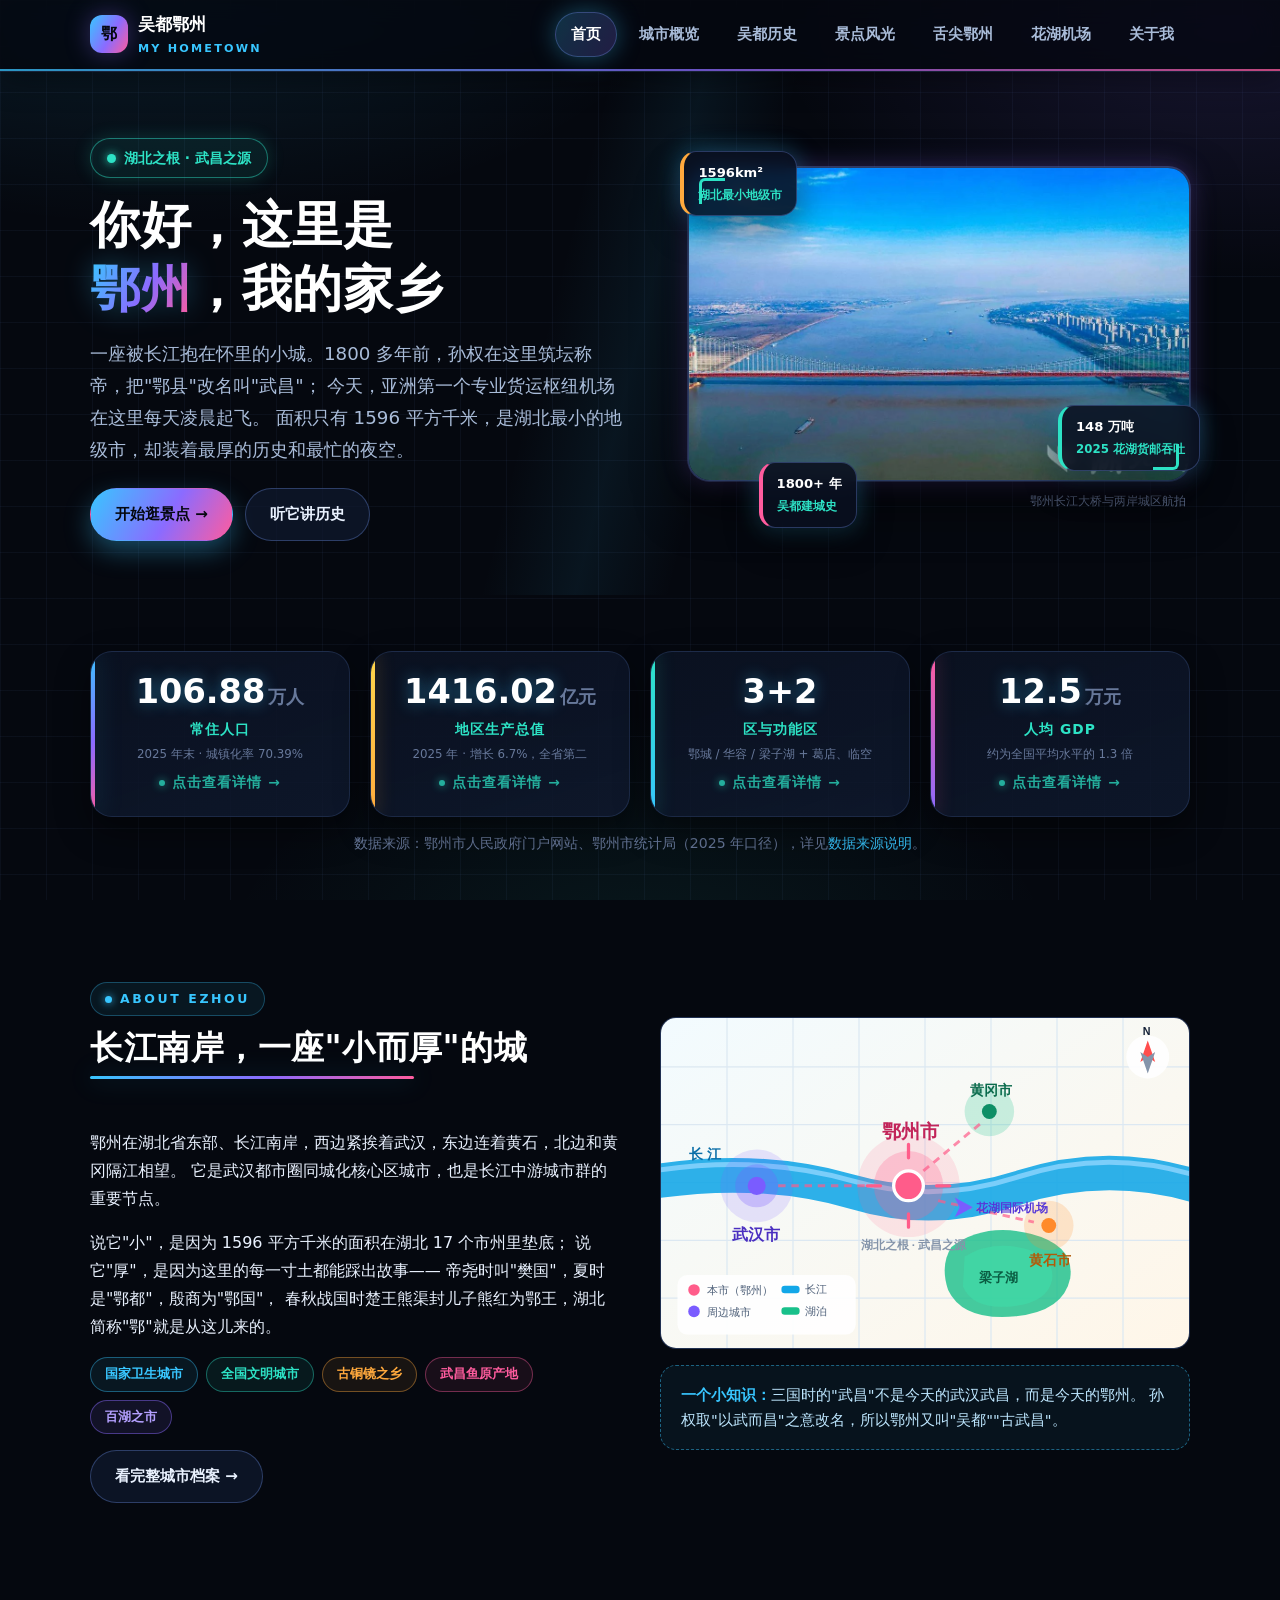
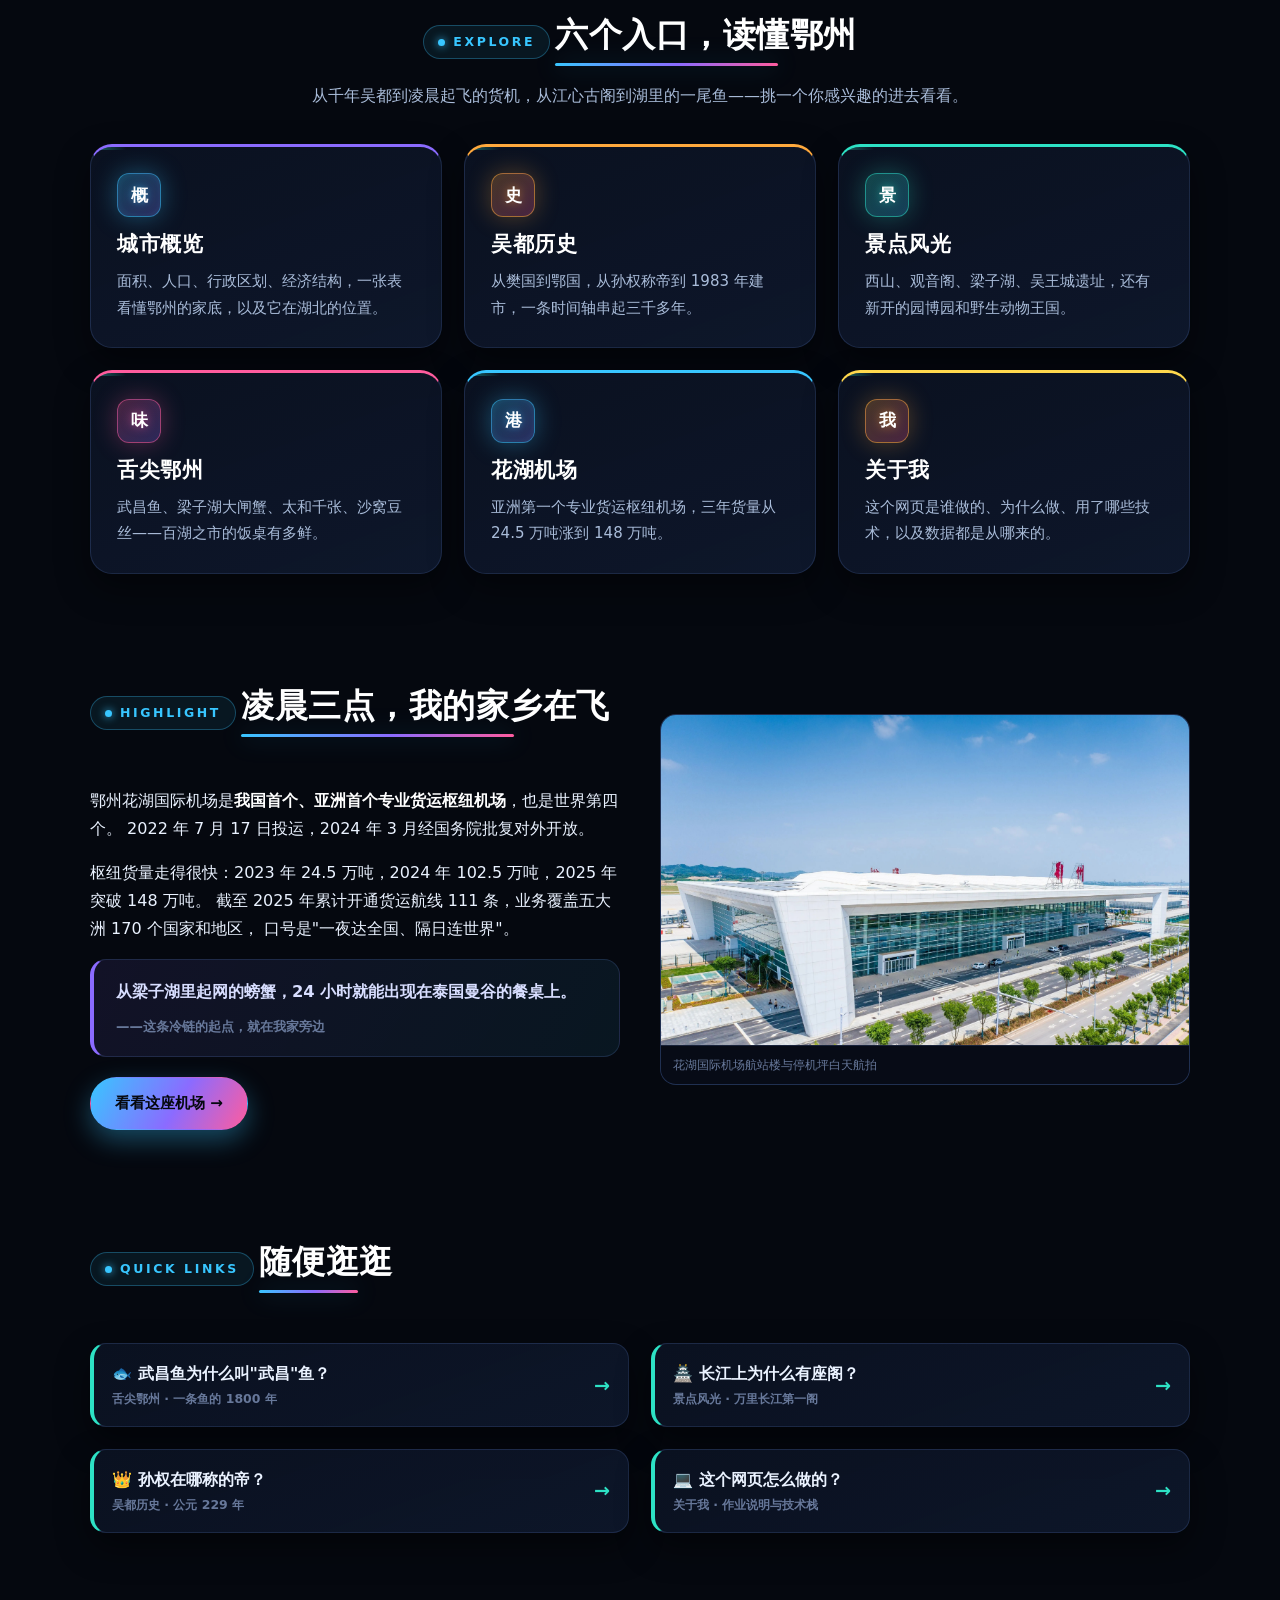
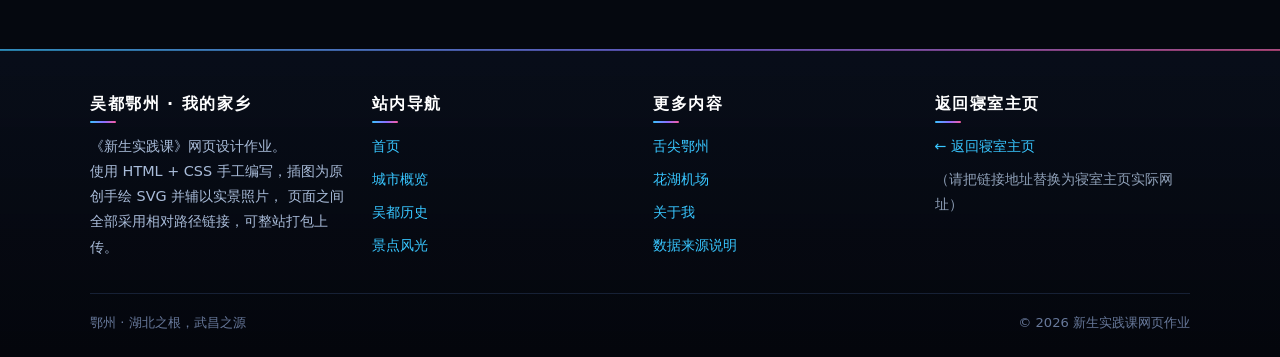
==== commit a55650bb: "交互升级：区块详情弹窗、图片灯箱放大，移除图源标注，修复正方形配图裁切" ====
--- a/index.html
+++ b/index.html
@@ -51,7 +51,7 @@
       <div class="frame">
         <img src="image/photo-city-aerial.jpg" alt="鄂州实景照片：鄂州长江大桥跨江航拍与两岸城区">
       </div>
-      <p class="art-cap">鄂州长江大桥与两岸城区航拍 · 图源：湖北日报</p>
+      <p class="art-cap">鄂州长江大桥与两岸城区航拍</p>
       <div class="float f1"><div>1596<em style="font-style:normal">km²</em><span>湖北最小地级市</span></div></div>
       <div class="float f2"><div>148 万吨<span>2025 花湖货邮吞吐</span></div></div>
       <div class="float f3"><div>1800+ 年<span>吴都建城史</span></div></div>
@@ -63,22 +63,22 @@
 <section class="blk">
   <div class="wrap">
     <div class="stats">
-      <div class="stat">
+      <div class="stat clickable" data-detail="economy:0" data-detail-title="常住人口详情" tabindex="0" role="button">
         <b>106.88<em>万人</em></b>
         <span>常住人口</span>
         <i>2025 年末 · 城镇化率 70.39%</i>
       </div>
-      <div class="stat">
+      <div class="stat clickable" data-detail="economy:1" data-detail-title="地区生产总值详情" tabindex="0" role="button">
         <b>1416.02<em>亿元</em></b>
         <span>地区生产总值</span>
         <i>2025 年 · 增长 6.7%，全省第二</i>
       </div>
-      <div class="stat">
+      <div class="stat clickable" data-detail="economy:2" data-detail-title="行政区划详情" tabindex="0" role="button">
         <b>3+2</b>
         <span>区与功能区</span>
         <i>鄂城 / 华容 / 梁子湖 + 葛店、临空</i>
       </div>
-      <div class="stat">
+      <div class="stat clickable" data-detail="economy:3" data-detail-title="人均 GDP 详情" tabindex="0" role="button">
         <b>12.5<em>万元</em></b>
         <span>人均 GDP</span>
         <i>约为全国平均水平的 1.3 倍</i>
@@ -174,7 +174,7 @@
     <div>
       <figure class="card-art">
         <img src="image/photo-airport-day.jpg" alt="鄂州花湖国际机场实景照片：航站楼与停机坪白天航拍">
-        <figcaption>花湖国际机场航站楼与停机坪白天航拍 · 图源：民航资源网</figcaption>
+        <figcaption>花湖国际机场航站楼与停机坪白天航拍</figcaption>
       </figure>
     </div>
     <div>
@@ -226,7 +226,7 @@
         <h4>吴都鄂州 · 我的家乡</h4>
         <p style="font-size:.9rem;margin:0">
           《新生实践课》网页设计作业。<br>
-          使用 HTML + CSS 手工编写，插图为原创手绘 SVG 并辅以实景照片（均已标注图源），
+          使用 HTML + CSS 手工编写，插图为原创手绘 SVG 并辅以实景照片，
           页面之间全部采用相对路径链接，可整站打包上传。
         </p>
       </div>
@@ -266,6 +266,8 @@
   </div>
 </footer>
 
+<script src="web/js/data.js"></script>
+<script src="web/js/app.js"></script>
 <script>
 /* SECTION: script —— 仅做年份自动更新，无外部依赖 */
 (function () {
--- a/web/css/style.css
+++ b/web/css/style.css
@@ -573,3 +573,205 @@
 @media (prefers-reduced-motion:reduce){
   *,*::before,*::after{animation:none!important;transition:none!important;}
 }
+
+/* ============================================================
+   SECTION: clickable —— 可点击区块提示
+   ============================================================ */
+.clickable{
+  cursor:pointer;
+  position:relative;
+  transition:transform .25s,box-shadow .25s,border-color .25s;
+}
+.clickable:focus-visible{
+  outline:2px solid var(--c-cyan);
+  outline-offset:3px;
+}
+.click-hint{
+  display:inline-block;
+  margin-top:12px;
+  font-size:.8rem;font-weight:800;letter-spacing:.5px;
+  color:var(--c-blue);
+  opacity:.75;transition:.25s;
+}
+.click-hint::before{
+  content:"";display:inline-block;width:6px;height:6px;border-radius:50%;
+  background:var(--c-cyan);margin-right:7px;vertical-align:middle;
+  box-shadow:0 0 8px var(--c-cyan);
+}
+.clickable:hover .click-hint{opacity:1;color:var(--c-cyan);transform:translateX(4px);}
+
+/* 卡片型区块悬停抬升 */
+.card.clickable:hover{transform:translateY(-6px);}
+
+/* 表格行型区块：不位移，用高亮与指针提示 */
+tr.clickable{cursor:pointer;}
+tr.clickable:hover td,tr.clickable:hover th{background:rgba(56,198,255,.14);}
+tr.clickable:focus-visible{outline:2px solid var(--c-cyan);outline-offset:-2px;}
+tr.clickable .click-hint{
+  display:inline;margin:0 0 0 8px;font-size:.72rem;white-space:nowrap;
+}
+tr.clickable .click-hint::before{width:5px;height:5px;margin-right:5px;}
+
+/* 正方形照片（如梁子湖大闸蟹 800x800）与 16:10 容器比例不符，
+   若用 cover 会裁掉上下约 38% 的主体，故改用 contain 完整显示。
+   选择器特异性需压过 .card-art img(0,1,1) 与 .md-figure .md-img(0,2,0)，
+   因此对两种容器分别书写，保证页面与弹窗内都生效。 */
+.card-art img[src$="photo-crab.jpg"],
+.md-figure .md-img[src$="photo-crab.jpg"]{
+  object-fit:contain;
+  background:var(--bg-2);
+  padding:8px;
+}
+
+/* ============================================================
+   SECTION: modal —— 详情弹窗
+   ============================================================ */
+.modal-overlay{
+  position:fixed;inset:0;z-index:1000;
+  display:flex;align-items:center;justify-content:center;
+  padding:clamp(12px,4vw,40px);
+  background:rgba(3,6,14,.78);
+  backdrop-filter:blur(6px);
+  opacity:0;transition:opacity .2s;
+}
+.modal-overlay.show{opacity:1;}
+.modal-overlay.closing{opacity:0;}
+
+.modal{
+  position:relative;
+  width:100%;max-width:760px;max-height:88vh;
+  display:flex;flex-direction:column;
+  background:linear-gradient(160deg,var(--bg-1) 0%,#0C1426 100%);
+  border:1px solid var(--line-2);
+  border-radius:var(--r-lg);
+  box-shadow:0 30px 80px rgba(0,0,0,.7),0 0 0 1px rgba(56,198,255,.08),var(--glow-purple);
+  transform:translateY(18px) scale(.98);transition:transform .2s;
+  overflow:hidden;
+}
+.modal-overlay.show .modal{transform:translateY(0) scale(1);}
+.modal-overlay.closing .modal{transform:translateY(12px) scale(.98);}
+
+.modal-close{
+  position:absolute;top:14px;right:14px;z-index:5;
+  width:40px;height:40px;border-radius:50%;
+  background:rgba(10,17,32,.85);color:var(--ink);
+  border:1px solid var(--line-2);
+  font-size:1.5rem;line-height:1;cursor:pointer;
+  display:grid;place-items:center;transition:.2s;
+}
+.modal-close:hover{background:var(--c-pink);color:#fff;border-color:var(--c-pink);transform:rotate(90deg);}
+
+.modal-body{
+  padding:clamp(22px,4vw,34px);
+  overflow-y:auto;
+  -webkit-overflow-scrolling:touch;
+}
+.modal-body::-webkit-scrollbar{width:9px;}
+.modal-body::-webkit-scrollbar-thumb{background:rgba(120,160,255,.28);border-radius:99px;}
+.modal-body::-webkit-scrollbar-track{background:transparent;}
+
+.md-kicker{
+  display:inline-block;font-size:.76rem;font-weight:900;letter-spacing:2px;
+  color:var(--c-cyan);background:rgba(45,226,197,.1);
+  border:1px solid rgba(45,226,197,.32);
+  border-radius:99px;padding:5px 14px;margin-bottom:16px;
+}
+.md-figure{margin:0 0 20px;border-radius:var(--r-md);overflow:hidden;border:1px solid var(--line);background:var(--bg-2);}
+.md-figure .md-img{width:100%;aspect-ratio:16/10;object-fit:cover;display:block;transition:transform .4s;}
+.md-figure:hover .md-img{transform:scale(1.03);}
+.md-title{font-size:clamp(1.4rem,4vw,1.9rem);margin-bottom:.4em;color:#FFF;}
+.md-intro{color:var(--ink-2);font-size:1rem;margin-bottom:20px;}
+
+.md-stats{
+  display:grid;grid-template-columns:repeat(auto-fit,minmax(130px,1fr));
+  gap:12px;margin:0 0 22px;
+}
+.md-stat{
+  background:rgba(120,160,255,.06);
+  border:1px solid var(--line);border-radius:var(--r-md);
+  padding:14px;text-align:center;
+}
+.md-stat b{
+  display:block;font-size:1.15rem;font-weight:900;color:var(--c-blue);
+  line-height:1.3;margin-bottom:4px;text-shadow:0 0 12px rgba(56,198,255,.35);
+}
+.md-stat span{font-size:.8rem;color:var(--ink-3);}
+
+.md-sec{margin-bottom:20px;}
+.md-sec:last-child{margin-bottom:0;}
+.md-h{
+  font-size:1.05rem;color:#FFF;margin-bottom:.5em;
+  padding-left:12px;border-left:4px solid var(--c-purple);
+}
+.md-sec p{color:var(--ink-2);font-size:.95rem;margin-bottom:.6em;}
+.md-list{margin:.2em 0 0;padding-left:1.3em;}
+.md-list li{color:var(--ink-2);font-size:.94rem;margin-bottom:.5em;}
+
+.md-nav{
+  display:flex;align-items:center;gap:12px;
+  margin-top:26px;padding-top:20px;border-top:1px dashed var(--line-2);
+}
+.md-navbtn{flex:1 1 auto;justify-content:center;padding:11px 16px;font-size:.9rem;}
+.md-navbtn:disabled{opacity:.35;cursor:not-allowed;transform:none!important;box-shadow:none!important;}
+.md-counter{flex:0 0 auto;font-size:.86rem;font-weight:800;color:var(--ink-3);font-variant-numeric:tabular-nums;}
+
+/* ============================================================
+   SECTION: light —— 图片灯箱
+   ============================================================ */
+.lb-overlay{
+  position:fixed;inset:0;z-index:1200;
+  display:flex;flex-direction:column;align-items:center;justify-content:center;
+  gap:16px;padding:clamp(12px,3vw,40px);
+  background:rgba(2,4,10,.92);
+  backdrop-filter:blur(4px);
+  opacity:0;transition:opacity .2s;
+}
+.lb-overlay.show{opacity:1;}
+.lb-overlay.closing{opacity:0;}
+
+.lb-fig{
+  margin:0;max-width:100%;max-height:74vh;
+  display:flex;flex-direction:column;align-items:center;gap:12px;
+}
+.lb-img{
+  max-width:100%;max-height:66vh;
+  object-fit:contain;border-radius:var(--r-md);
+  box-shadow:0 20px 60px rgba(0,0,0,.6),0 0 0 1px var(--line-2);
+  transform:scale(1);transition:transform .18s;cursor:zoom-in;background:var(--bg-1);
+}
+.lb-cap{
+  font-size:.88rem;color:var(--ink-2);text-align:center;max-width:70ch;
+}
+
+.lb-bar{
+  display:flex;align-items:center;gap:8px;flex-wrap:wrap;justify-content:center;
+  background:rgba(10,17,32,.85);border:1px solid var(--line-2);
+  border-radius:99px;padding:7px 12px;
+}
+.lb-btn{
+  min-width:42px;height:42px;padding:0 14px;border-radius:99px;
+  background:rgba(120,160,255,.1);color:var(--ink);
+  border:1px solid var(--line);font-size:1.05rem;font-weight:800;
+  cursor:pointer;transition:.2s;
+}
+.lb-btn:hover{background:rgba(56,198,255,.22);border-color:var(--c-blue);color:#fff;}
+.lb-closebtn{background:rgba(255,92,158,.14);border-color:rgba(255,92,158,.4);color:var(--c-pink);font-size:1.3rem;}
+.lb-closebtn:hover{background:var(--c-pink);color:#fff;border-color:var(--c-pink);}
+.lb-pct{min-width:52px;text-align:center;font-size:.86rem;font-weight:800;color:var(--c-cyan);font-variant-numeric:tabular-nums;}
+.lb-hint{font-size:.78rem;color:var(--ink-3);text-align:center;}
+
+/* ============================================================
+   SECTION: rwd2 —— 弹窗/灯箱响应式
+   ============================================================ */
+@media (max-width:680px){
+  .modal{max-height:92vh;}
+  .modal-body{padding:20px 16px;}
+  .md-figure .md-img{aspect-ratio:4/3;}
+  .md-stats{grid-template-columns:repeat(2,minmax(0,1fr));}
+  .md-nav{flex-wrap:wrap;}
+  .md-navbtn{flex:1 1 100%;}
+  .md-counter{order:-1;width:100%;text-align:center;margin-bottom:4px;}
+  .lb-img{max-height:56vh;}
+  .lb-hint{display:none;}
+}
+
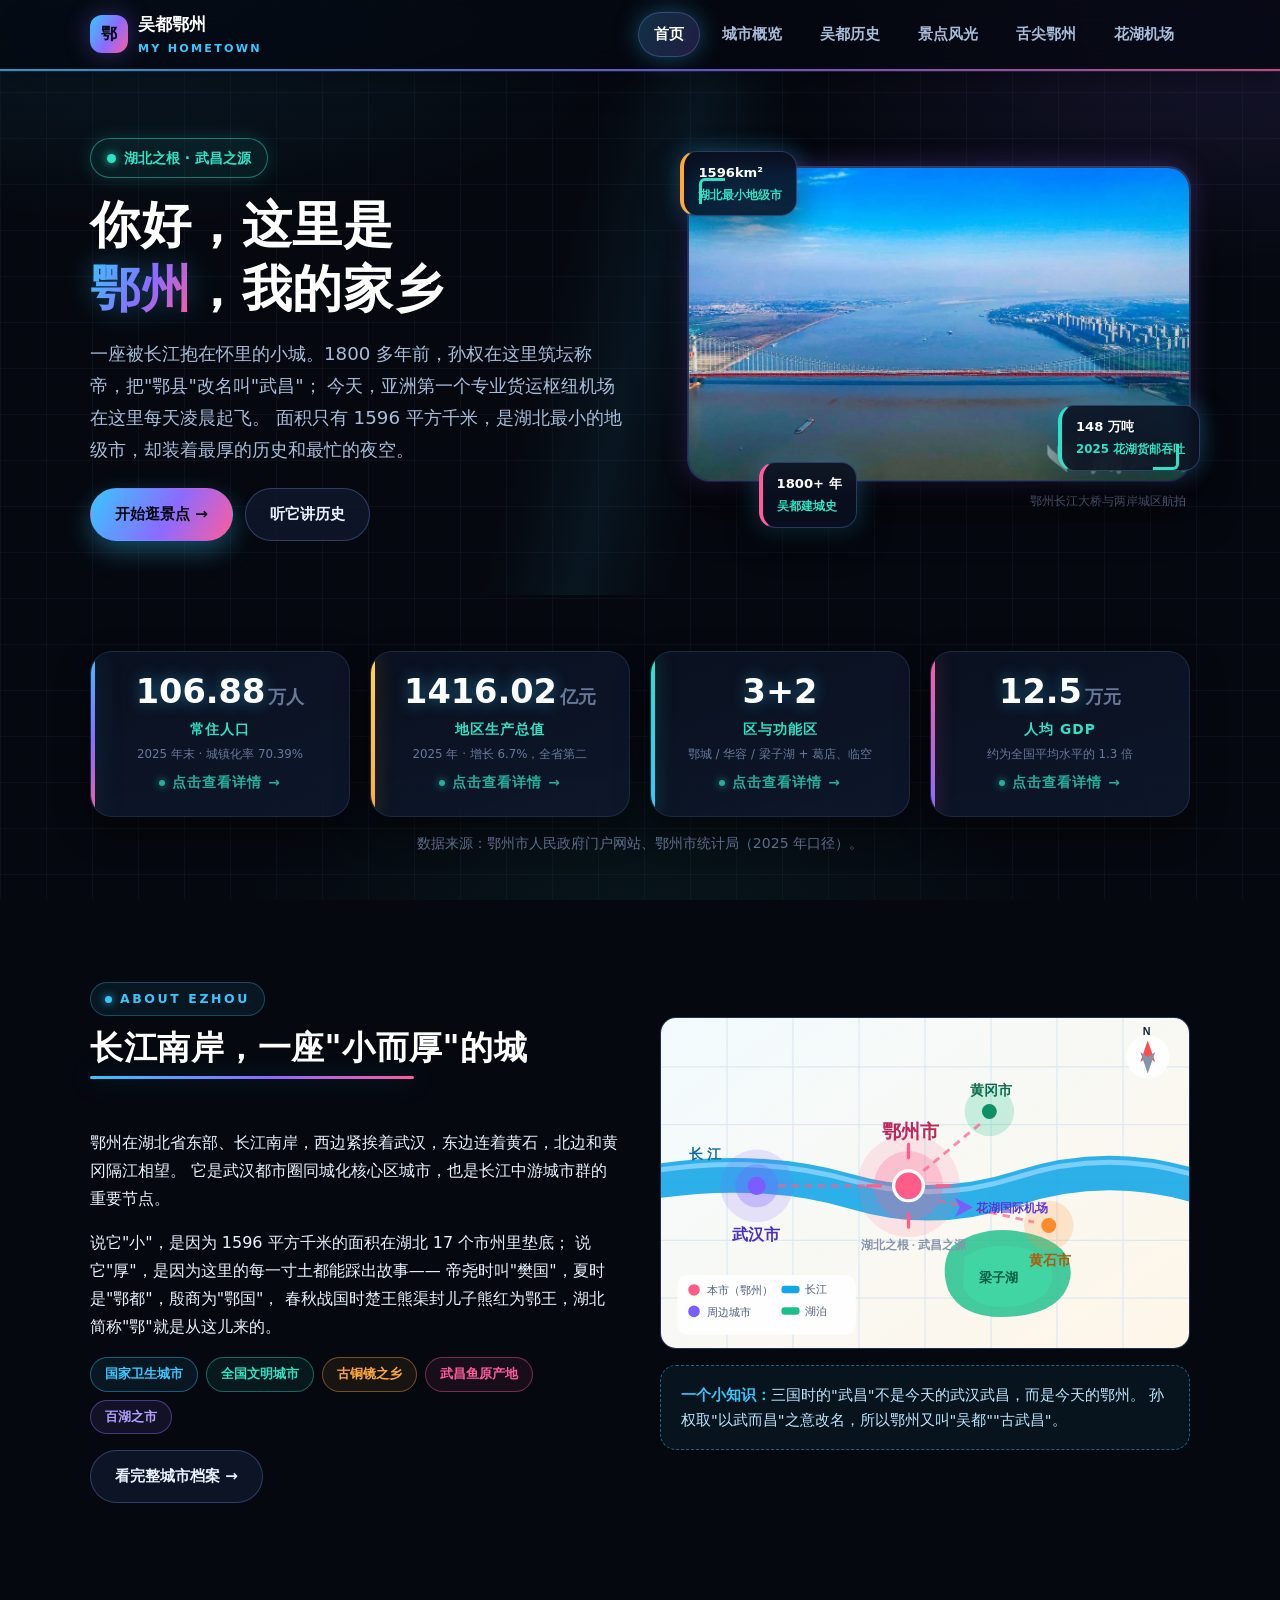
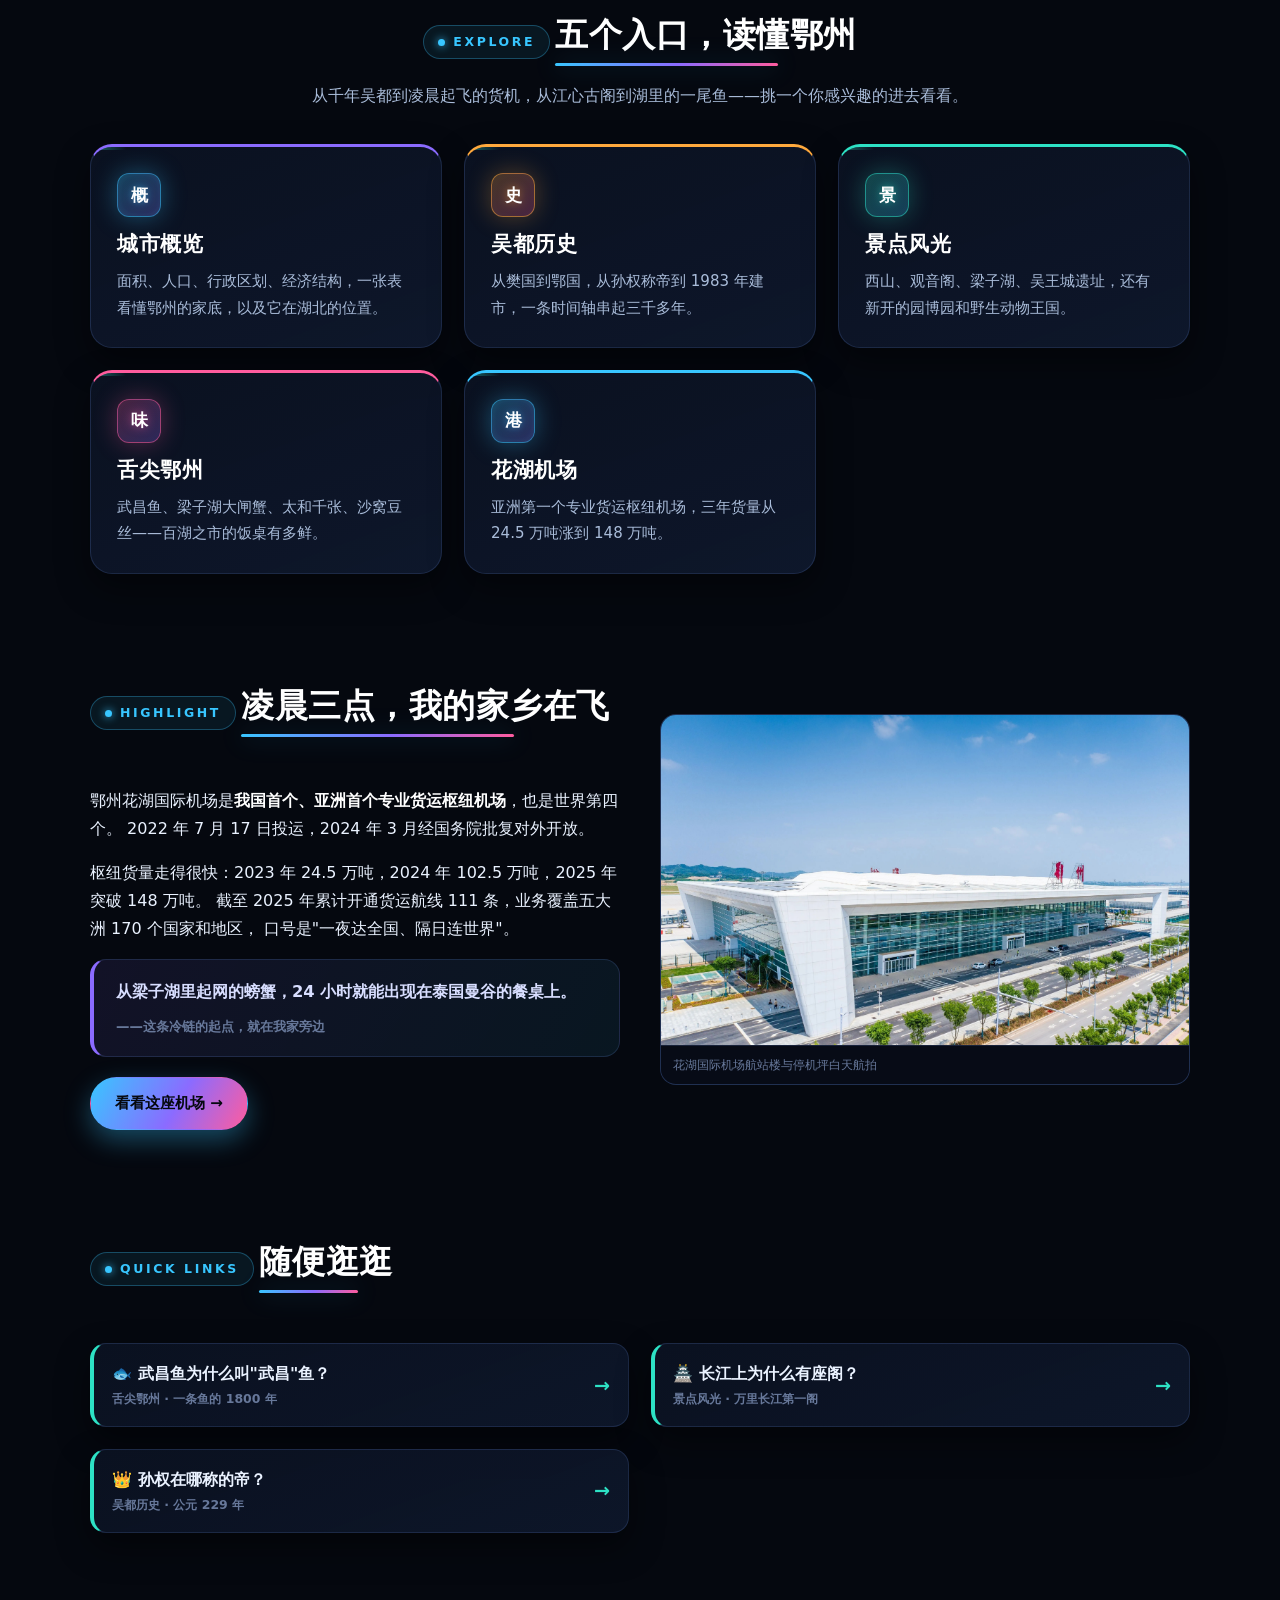
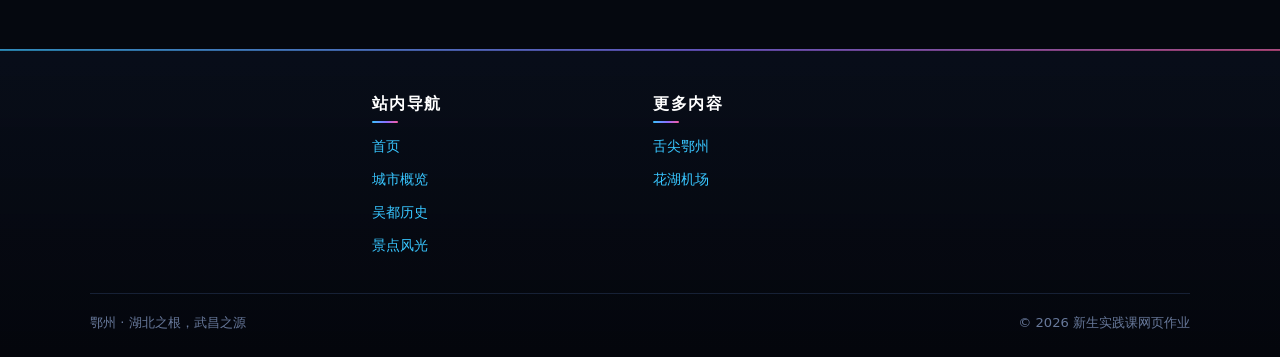
==== commit 8bea1d99: "fix2" ====
--- a/index.html
+++ b/index.html
@@ -24,7 +24,6 @@
       <a href="web/scenery.html">景点风光</a>
       <a href="web/food.html">舌尖鄂州</a>
       <a href="web/airport.html">花湖机场</a>
-      <a href="web/about.html">关于我</a>
     </nav>
   </div>
 </header>
@@ -84,7 +83,7 @@
         <i>约为全国平均水平的 1.3 倍</i>
       </div>
     </div>
-    <p class="small center" style="margin-top:14px">数据来源：鄂州市人民政府门户网站、鄂州市统计局（2025 年口径），详见<a href="web/about.html#source">数据来源说明</a>。</p>
+    <p class="small center" style="margin-top:14px">数据来源：鄂州市人民政府门户网站、鄂州市统计局（2025 年口径）。</p>
   </div>
 </section>
 
@@ -130,7 +129,7 @@
   <div class="wrap">
     <div class="blk-head center">
       <span class="kicker">EXPLORE</span>
-      <h2 class="tt">六个入口，读懂鄂州</h2>
+      <h2 class="tt">五个入口，读懂鄂州</h2>
       <p style="margin:0 auto">从千年吴都到凌晨起飞的货机，从江心古阁到湖里的一尾鱼——挑一个你感兴趣的进去看看。</p>
     </div>
     <div class="grid g3">
@@ -159,11 +158,6 @@
         <h3>花湖机场</h3>
         <p>亚洲第一个专业货运枢纽机场，三年货量从 24.5 万吨涨到 148 万吨。</p>
       </a>
-      <a class="card t-yellow" href="web/about.html" style="color:inherit">
-        <div class="dot o">我</div>
-        <h3>关于我</h3>
-        <p>这个网页是谁做的、为什么做、用了哪些技术，以及数据都是从哪来的。</p>
-      </a>
     </div>
   </div>
 </section>
@@ -211,7 +205,6 @@
       <a class="link-card" href="web/food.html"><div>🐟 武昌鱼为什么叫"武昌"鱼？<small>舌尖鄂州 · 一条鱼的 1800 年</small></div><span class="ar">→</span></a>
       <a class="link-card" href="web/scenery.html"><div>🏯 长江上为什么有座阁？<small>景点风光 · 万里长江第一阁</small></div><span class="ar">→</span></a>
       <a class="link-card" href="web/history.html"><div>👑 孙权在哪称的帝？<small>吴都历史 · 公元 229 年</small></div><span class="ar">→</span></a>
-      <a class="link-card" href="web/about.html"><div>💻 这个网页怎么做的？<small>关于我 · 作业说明与技术栈</small></div><span class="ar">→</span></a>
     </div>
   </div>
 </section>
@@ -223,12 +216,7 @@
   <div class="wrap">
     <div class="foot-grid">
       <div>
-        <h4>吴都鄂州 · 我的家乡</h4>
-        <p style="font-size:.9rem;margin:0">
-          《新生实践课》网页设计作业。<br>
-          使用 HTML + CSS 手工编写，插图为原创手绘 SVG 并辅以实景照片，
-          页面之间全部采用相对路径链接，可整站打包上传。
-        </p>
+        
       </div>
       <div>
         <h4>站内导航</h4>
@@ -244,19 +232,11 @@
         <ul>
           <li><a href="web/food.html">舌尖鄂州</a></li>
           <li><a href="web/airport.html">花湖机场</a></li>
-          <li><a href="web/about.html">关于我</a></li>
-          <li><a href="web/about.html#source">数据来源说明</a></li>
         </ul>
       </div>
       <div>
-        <h4>返回寝室主页</h4>
-        <ul>
-          <li>
-            <!-- TODO: 把下面的 href 换成老师/班级提供的寝室主页实际网址 -->
-            <a href="#" rel="external">← 返回寝室主页</a>
-          </li>
-          <li class="small" style="color:#8FA0B8">（请把链接地址替换为寝室主页实际网址）</li>
-        </ul>
+        
+        
       </div>
     </div>
     <div class="foot-bottom">
@@ -269,7 +249,7 @@
 <script src="web/js/data.js"></script>
 <script src="web/js/app.js"></script>
 <script>
-/* SECTION: script —— 仅做年份自动更新，无外部依赖 */
+
 (function () {
   var el = document.getElementById('copy-year');
   if (el) { el.textContent = '© ' + new Date().getFullYear() + ' 新生实践课网页作业'; }
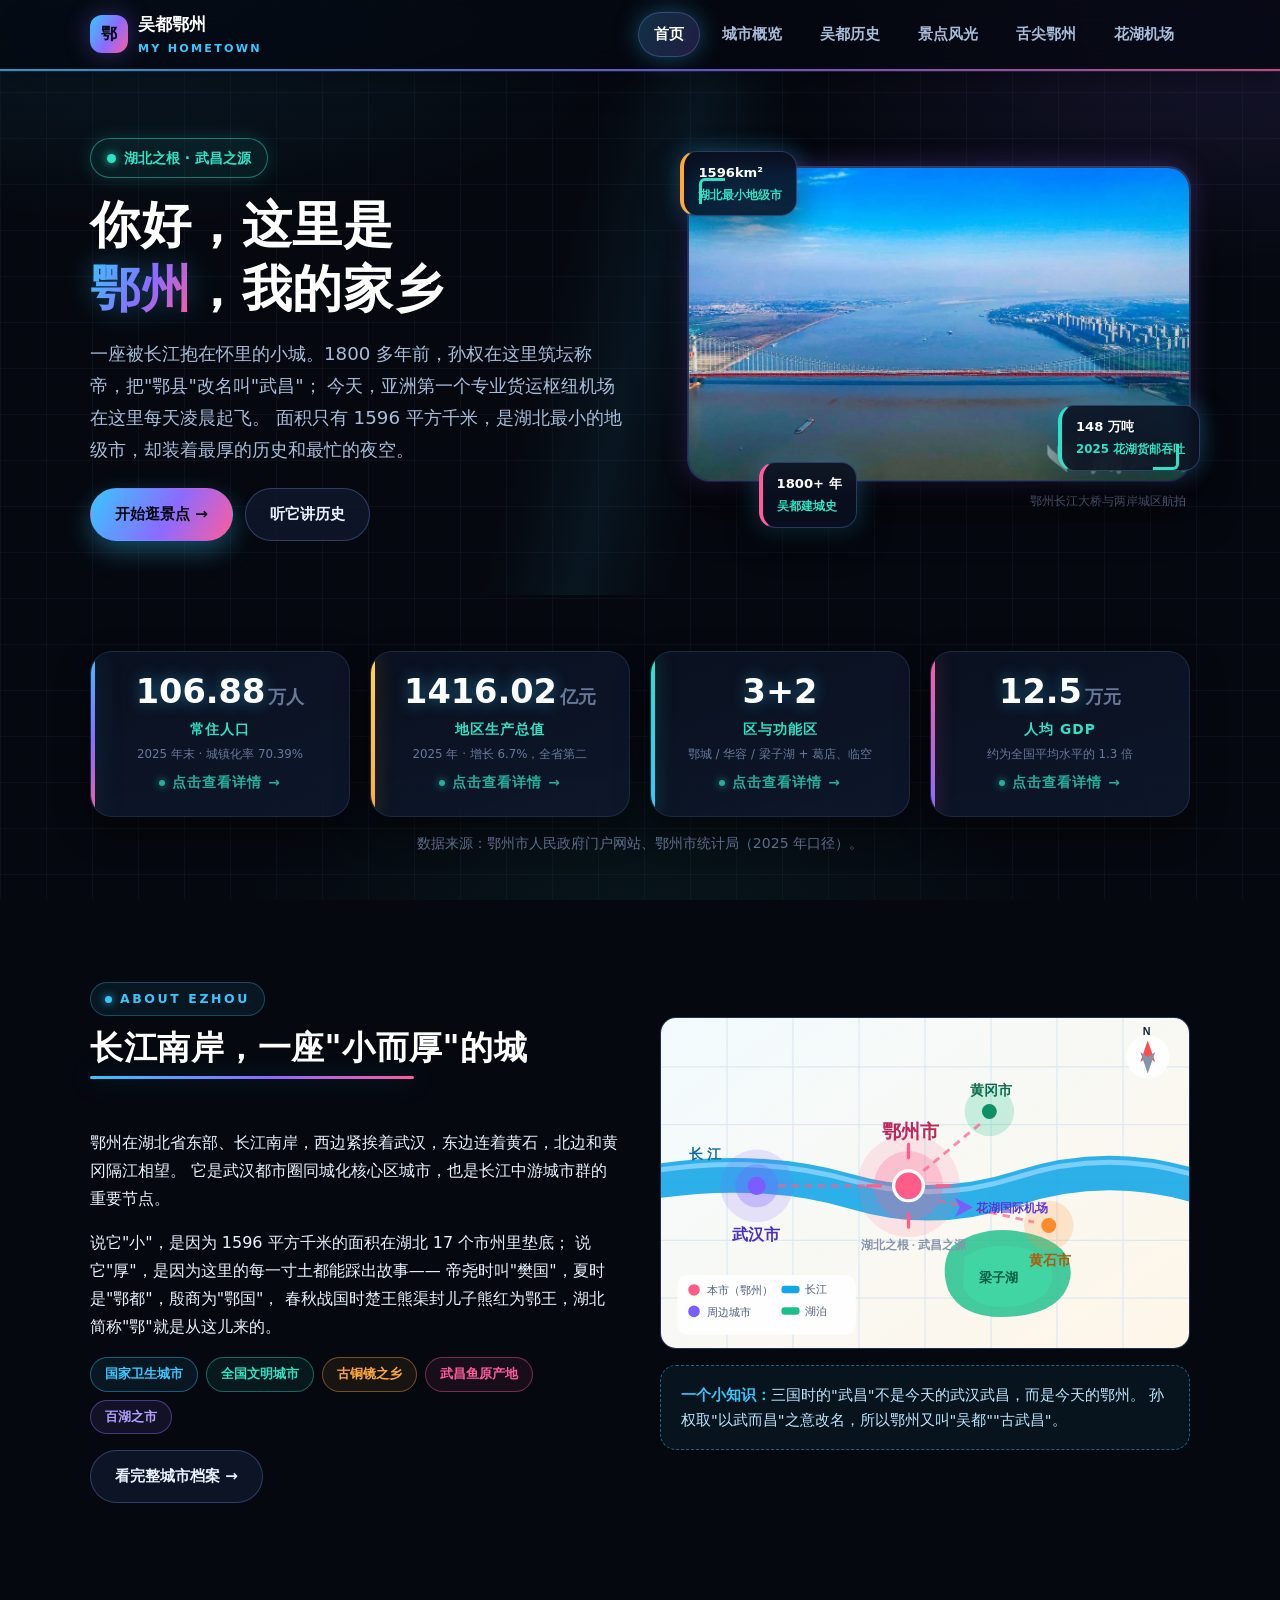
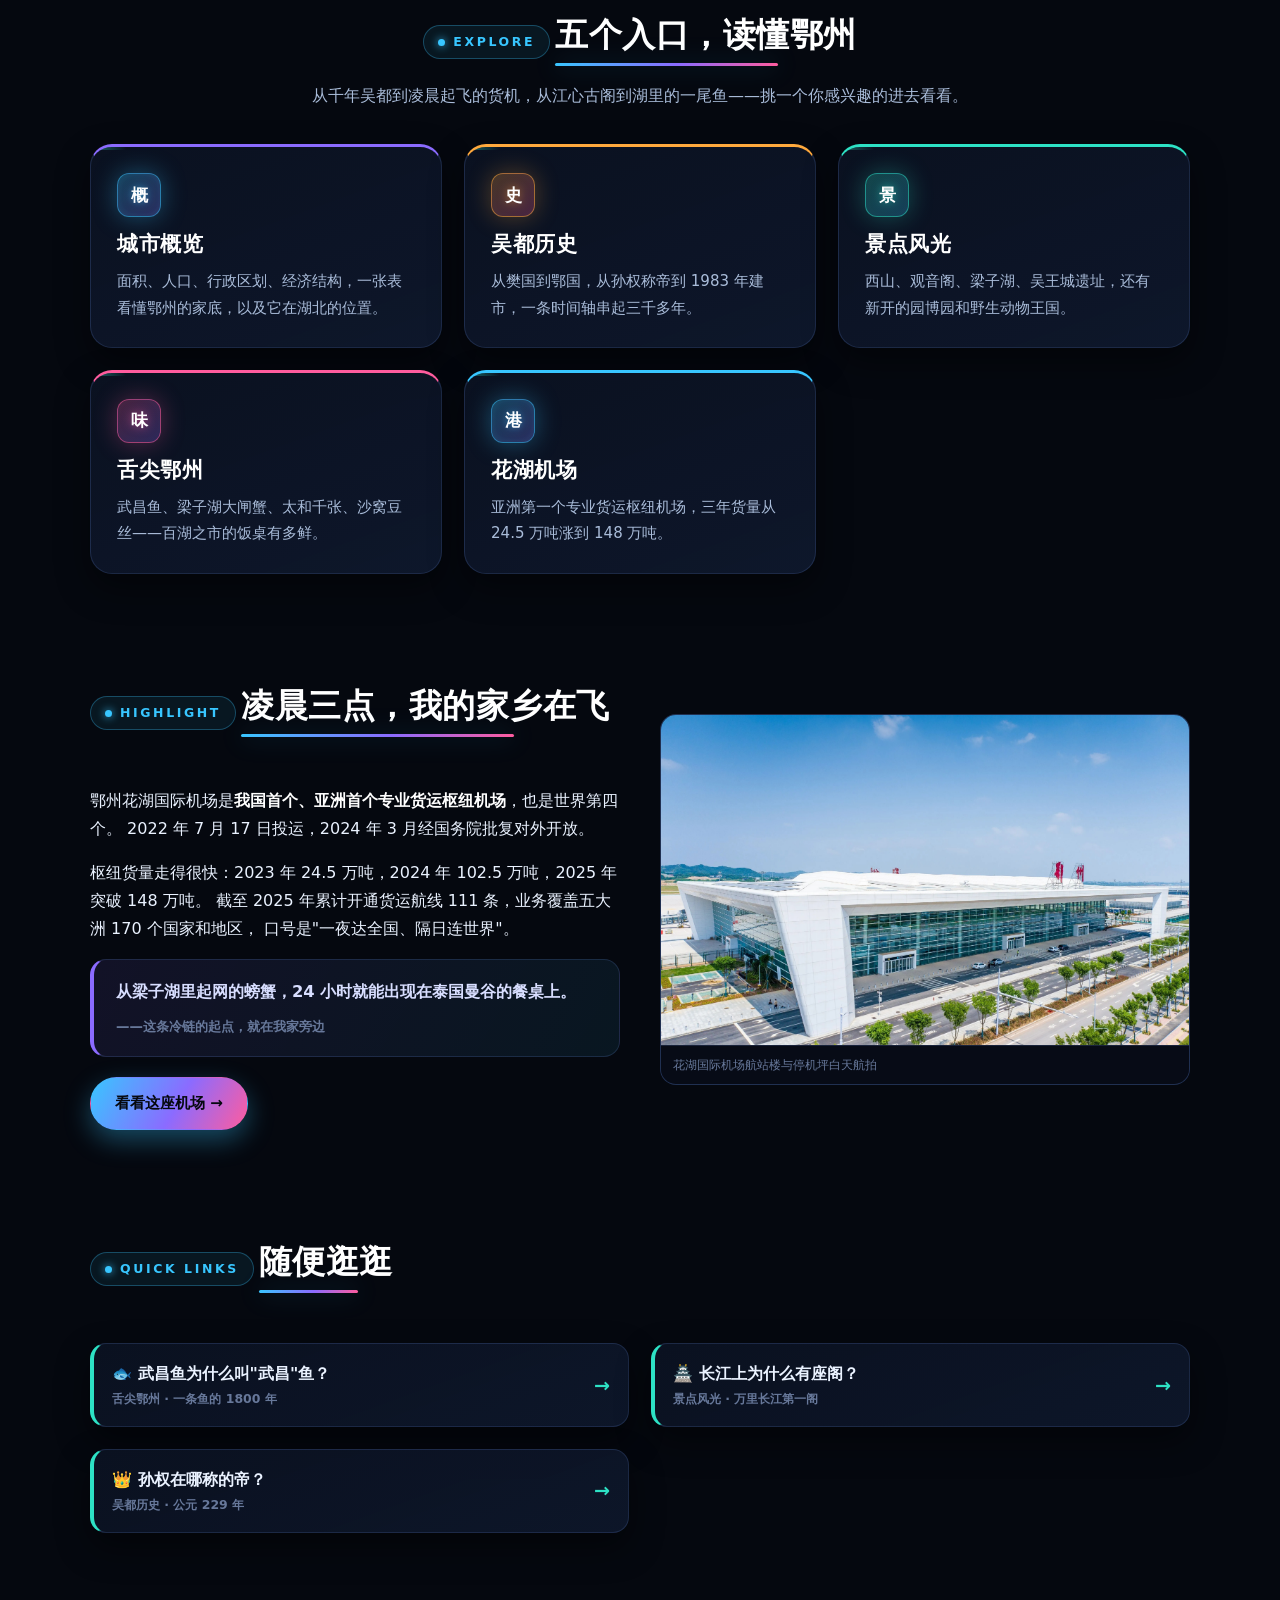
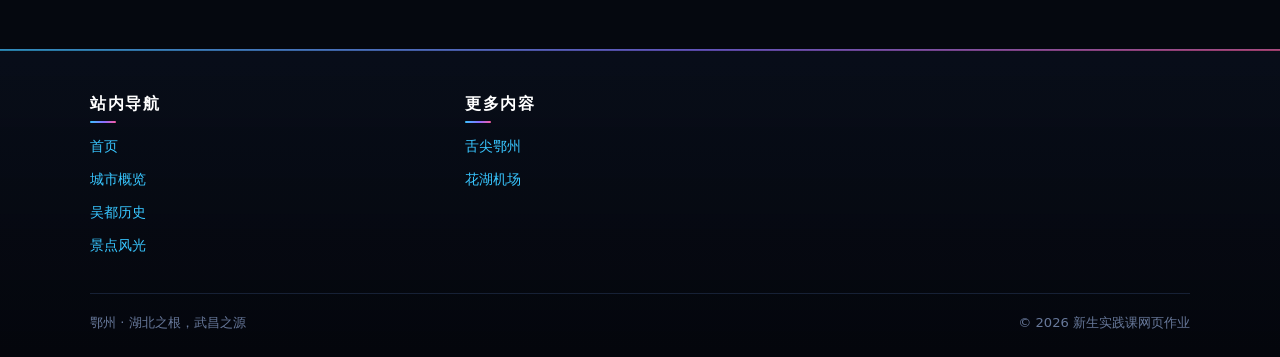
==== commit ebb12341: "fix3" ====
--- a/index.html
+++ b/index.html
@@ -216,9 +216,6 @@
   <div class="wrap">
     <div class="foot-grid">
       <div>
-        
-      </div>
-      <div>
         <h4>站内导航</h4>
         <ul>
           <li><a href="index.html">首页</a></li>
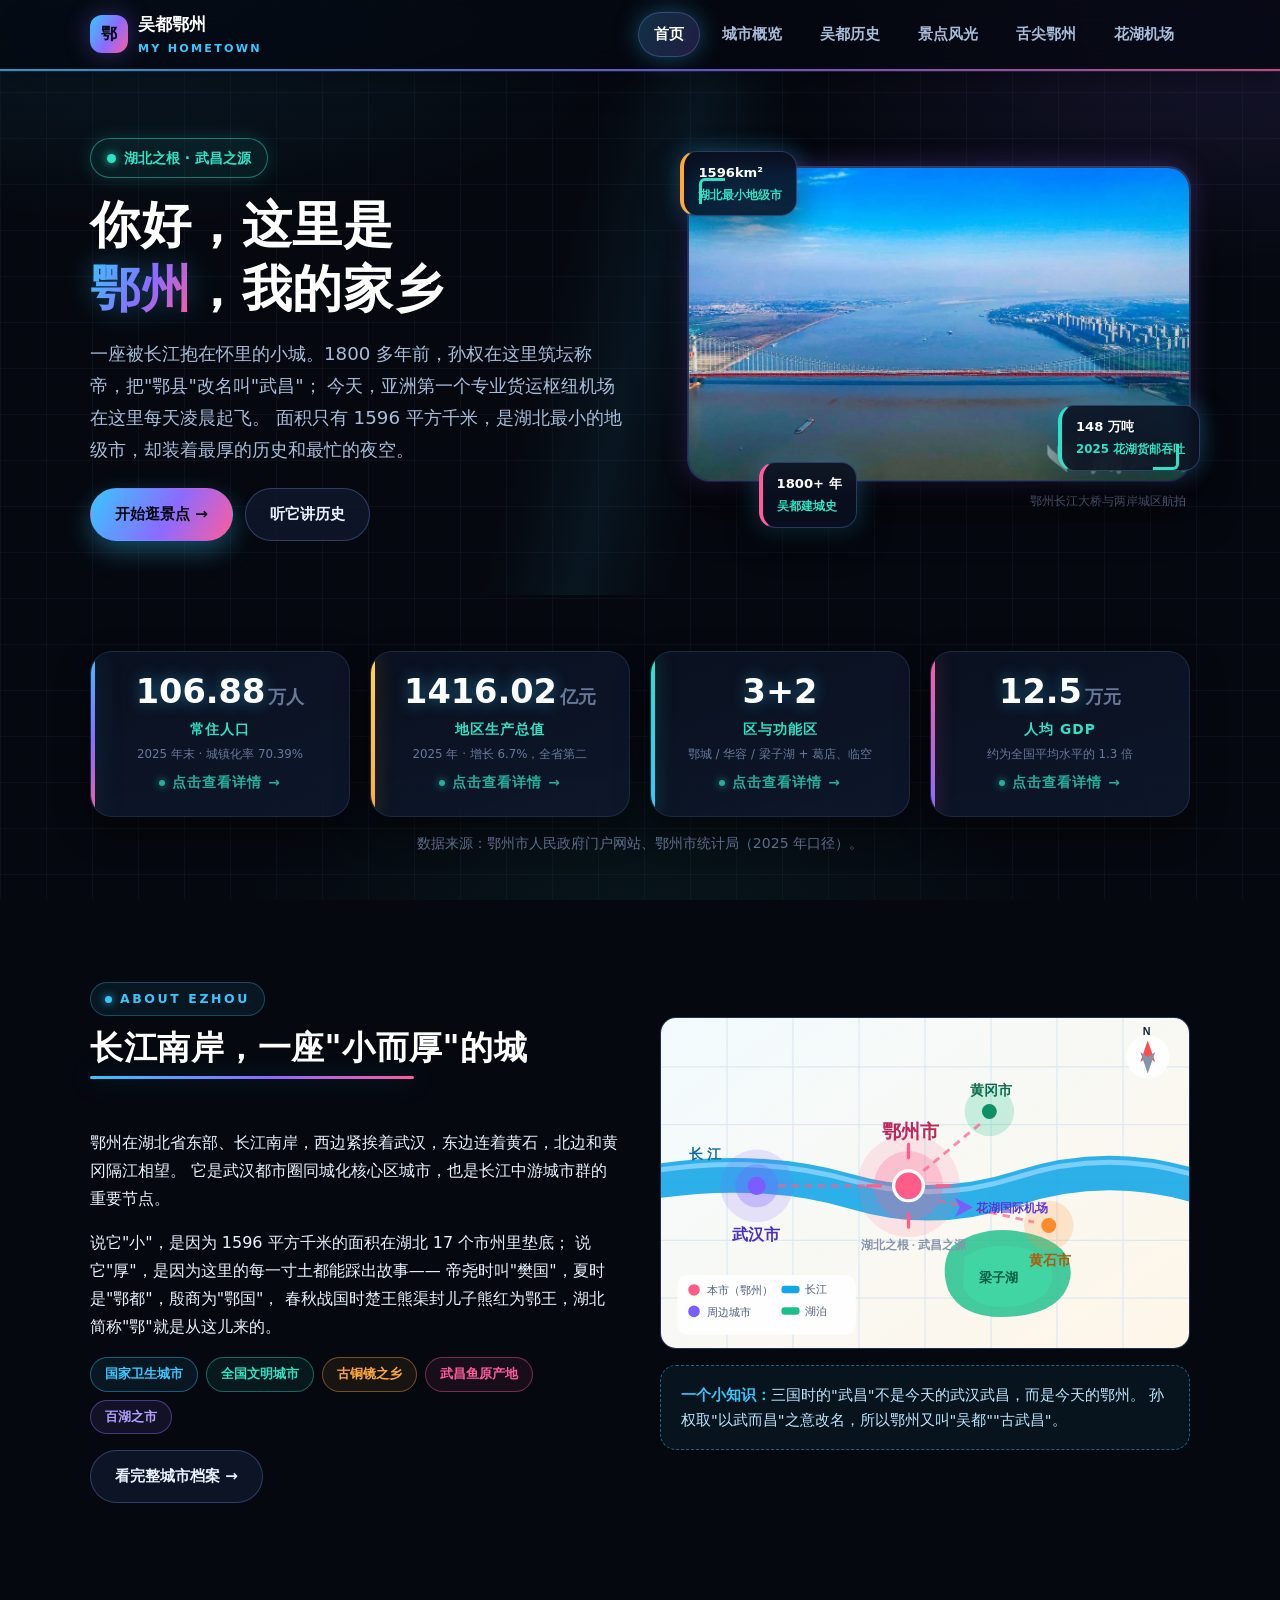
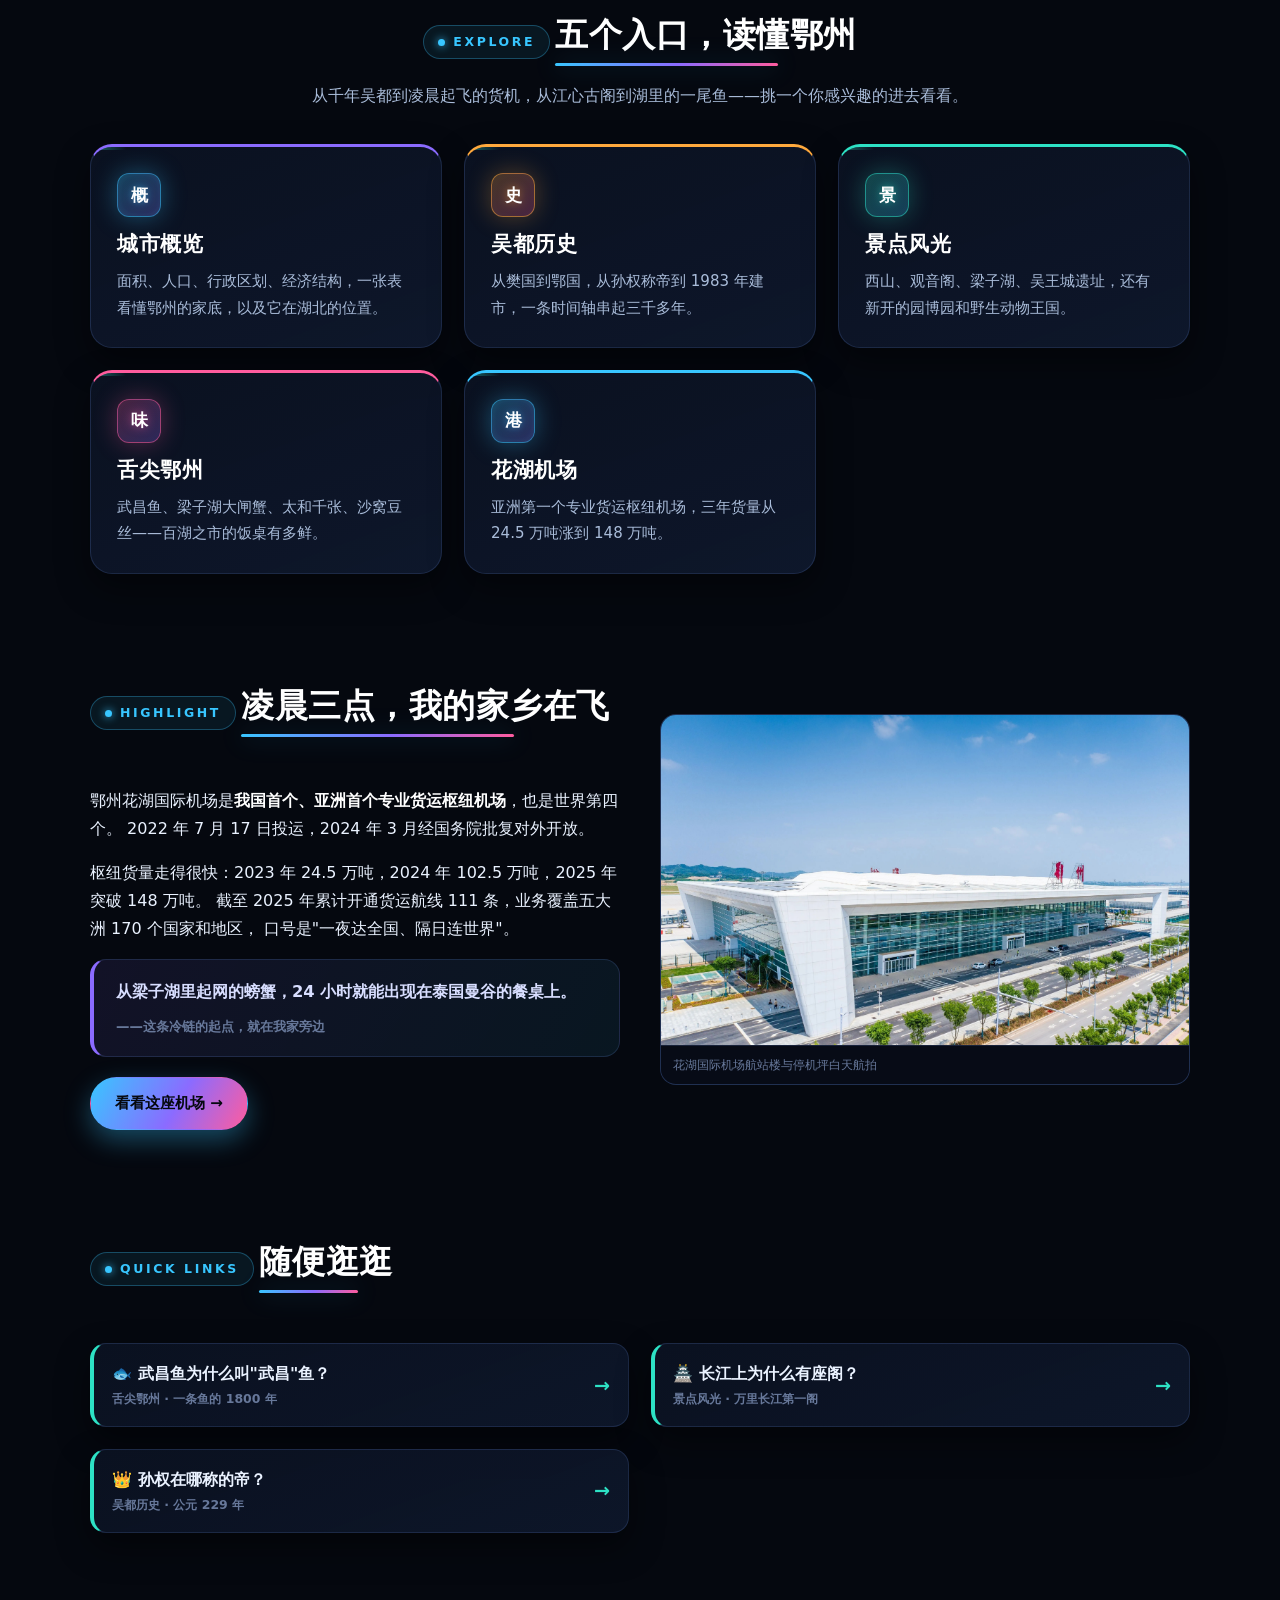
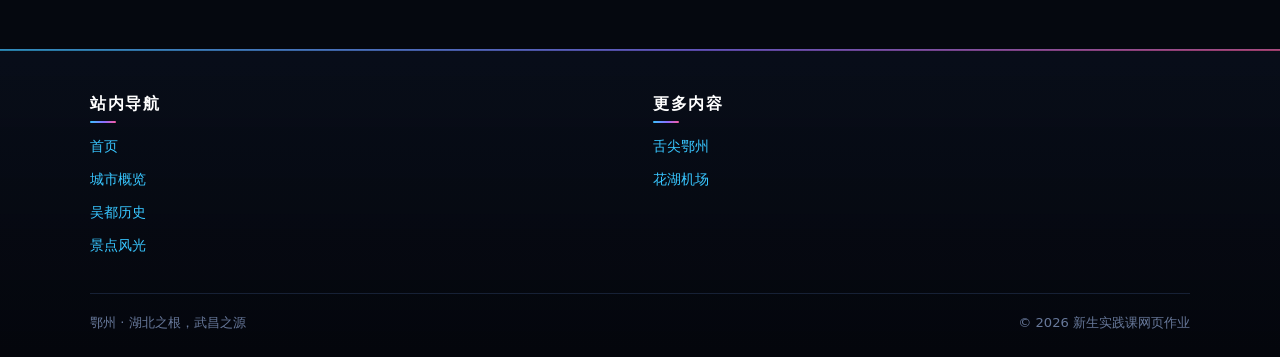
==== commit bbfab34d: "fix4" ====
--- a/index.html
+++ b/index.html
@@ -231,10 +231,6 @@
           <li><a href="web/airport.html">花湖机场</a></li>
         </ul>
       </div>
-      <div>
-        
-        
-      </div>
     </div>
     <div class="foot-bottom">
       <span>鄂州 · 湖北之根，武昌之源</span>
